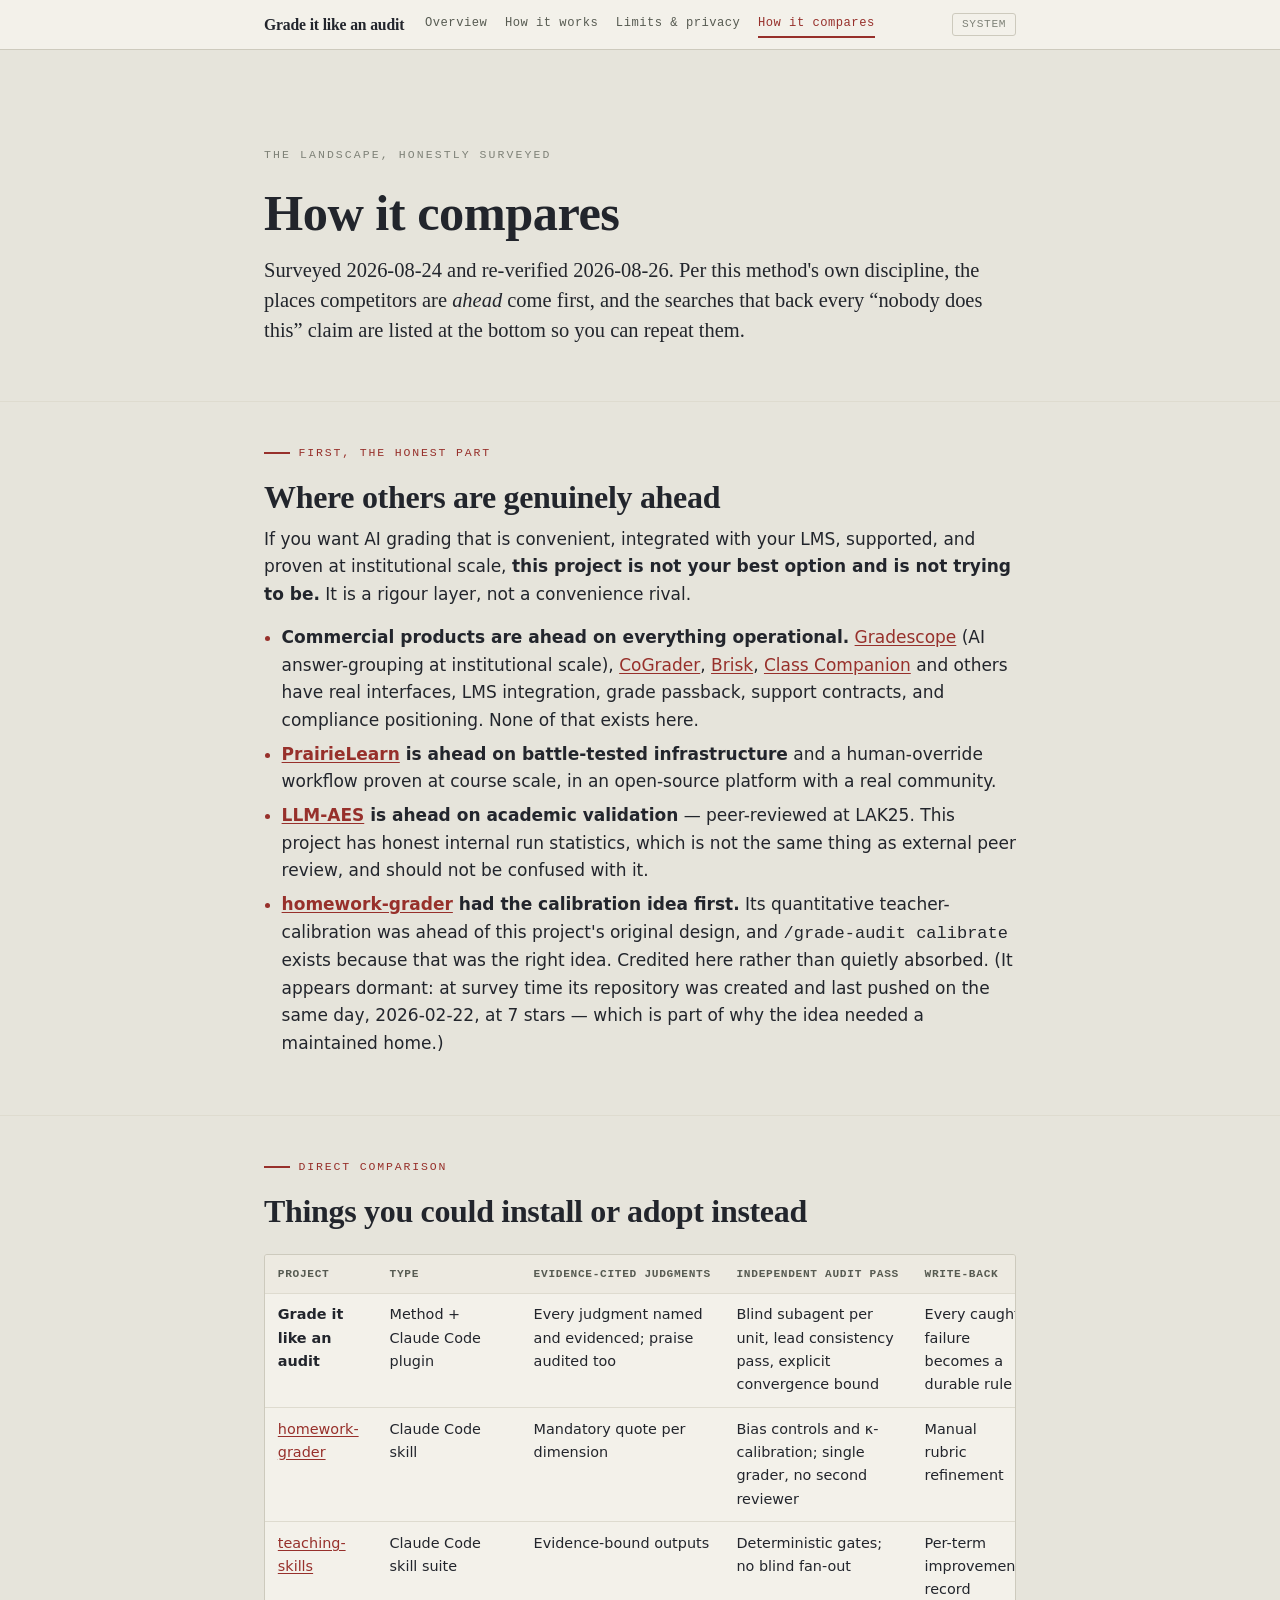
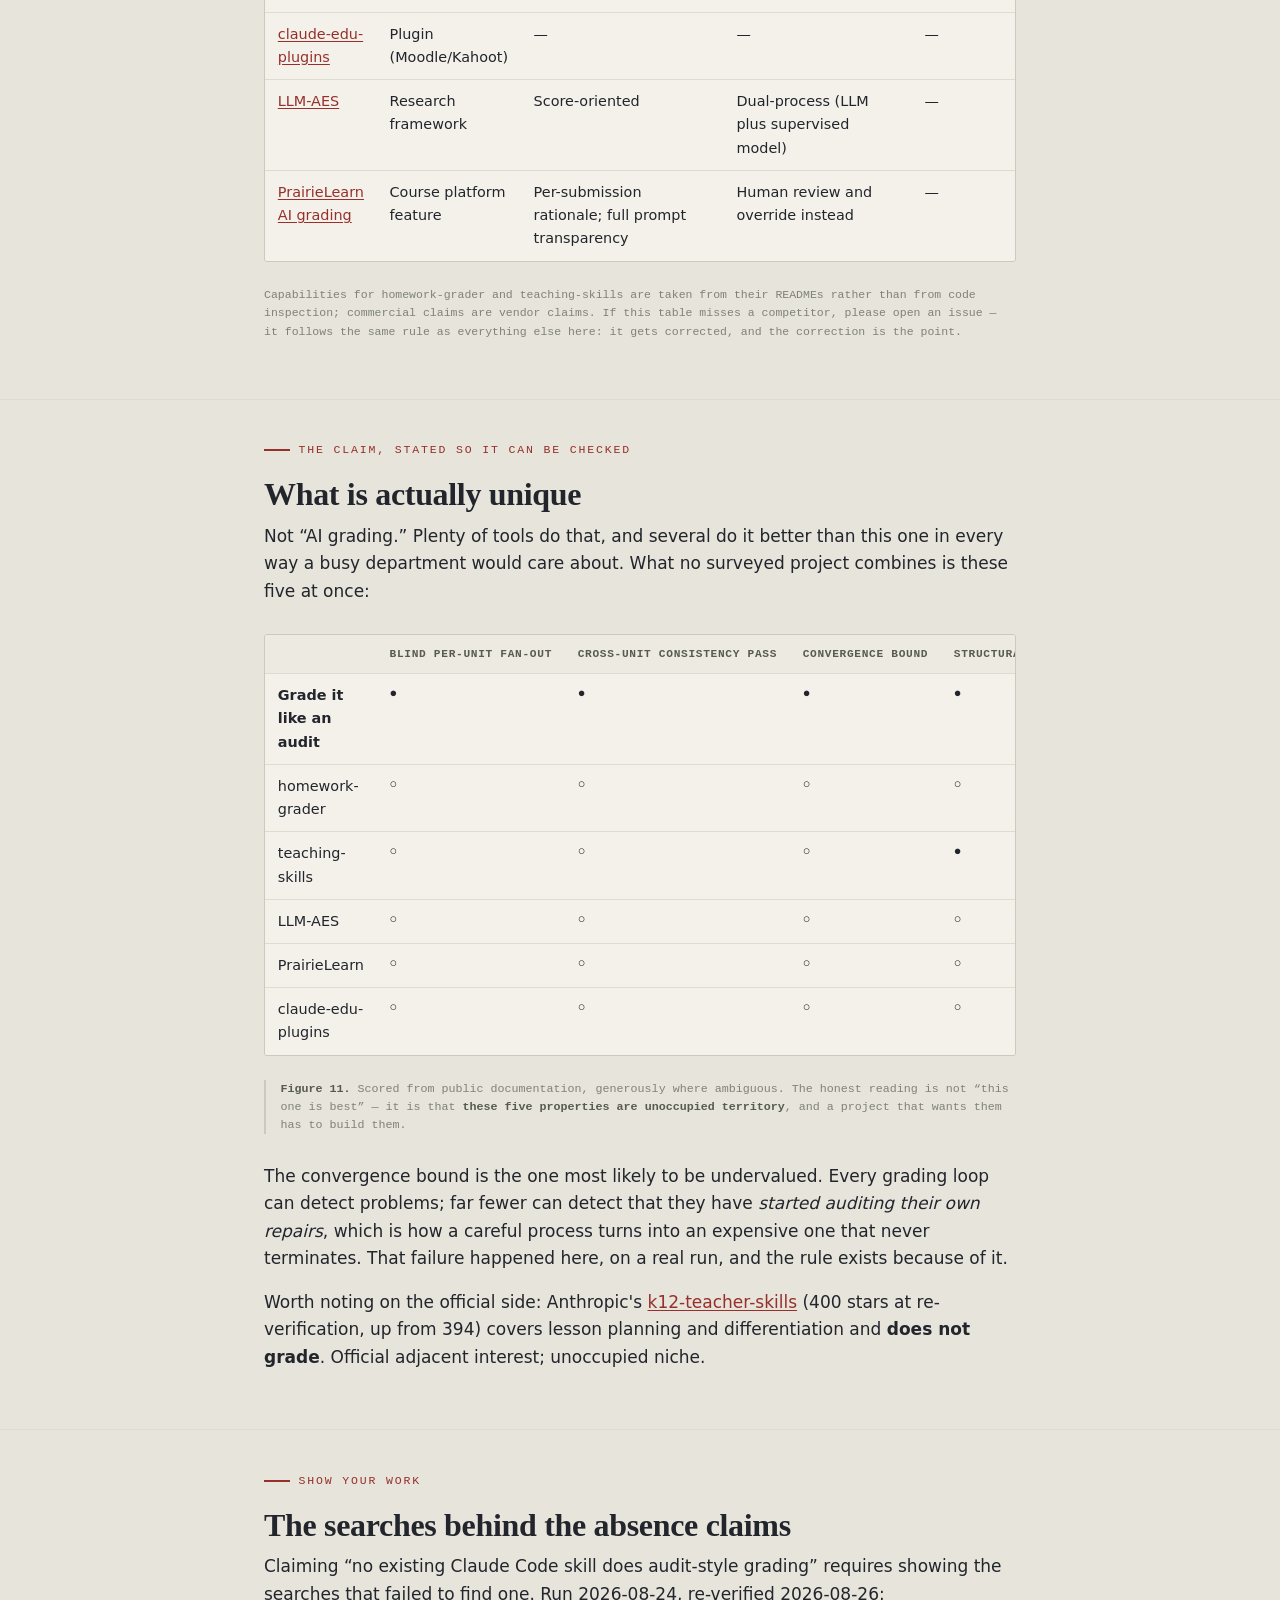
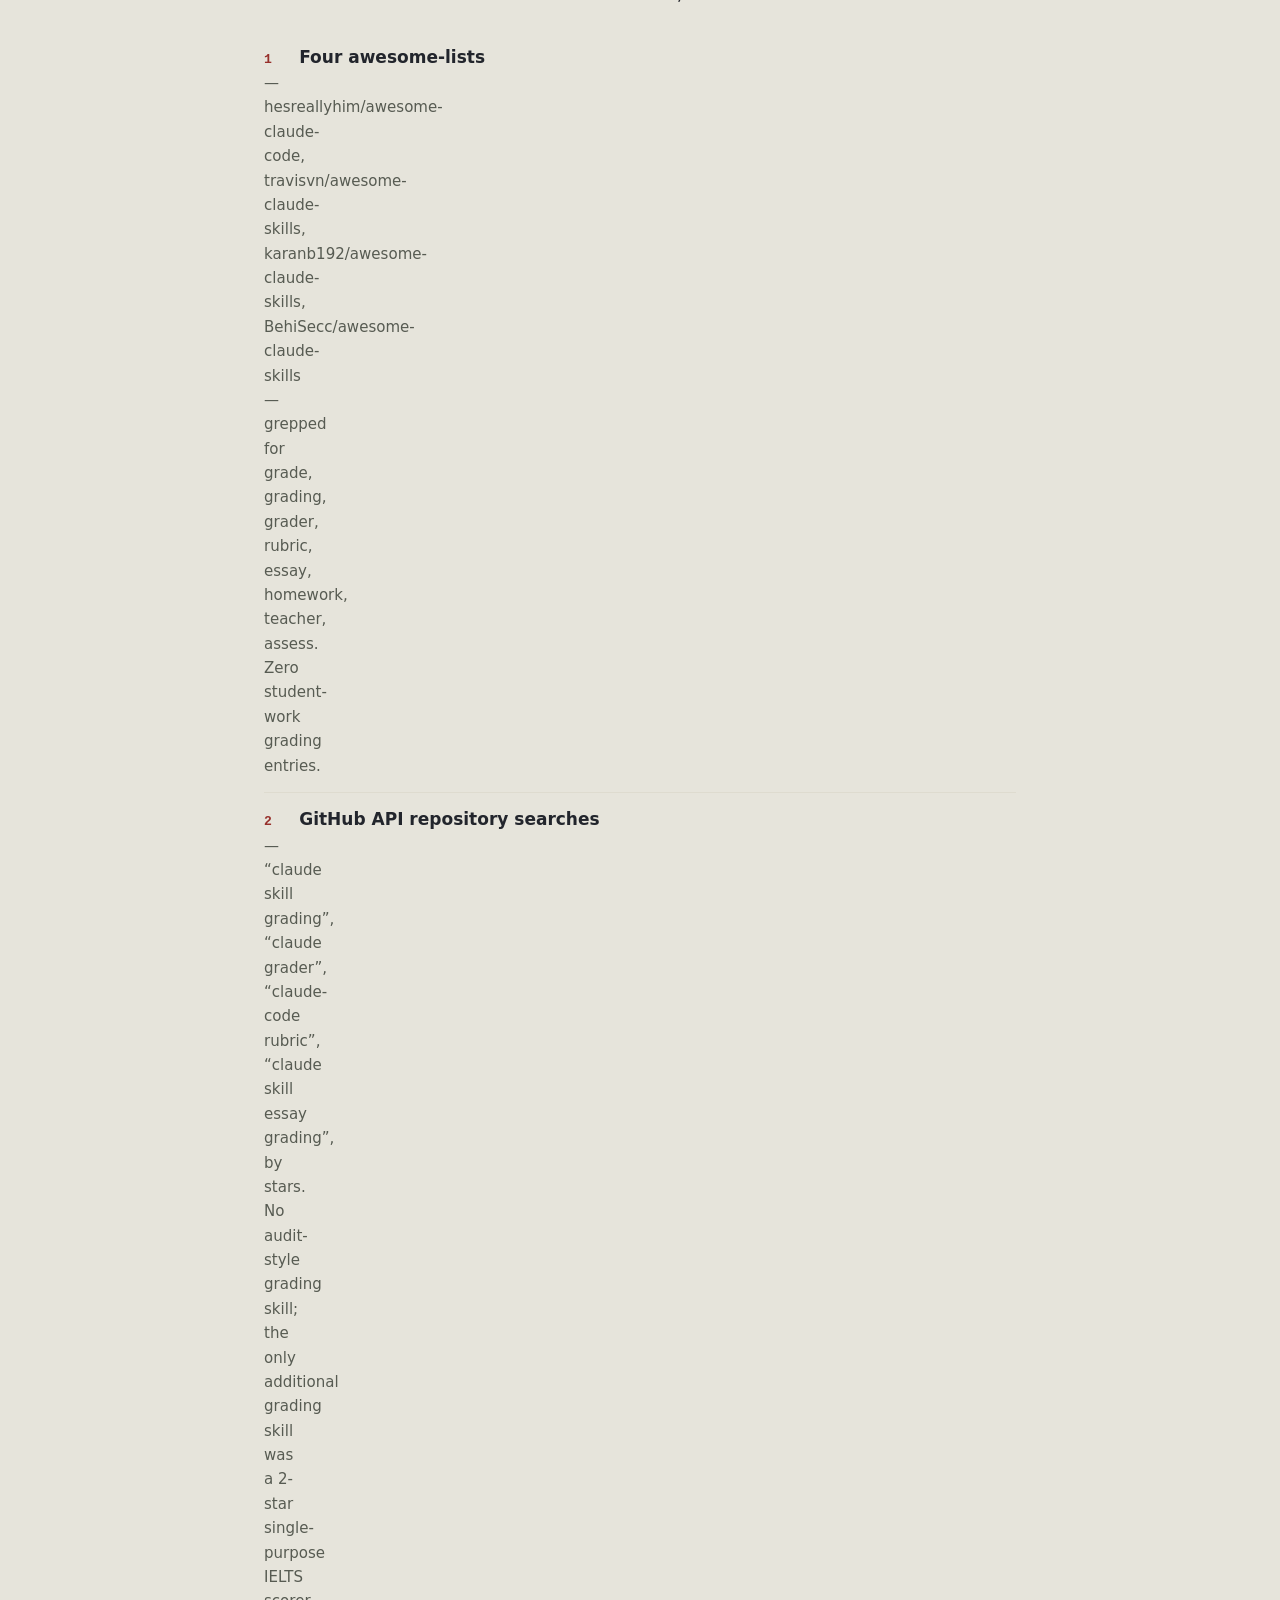
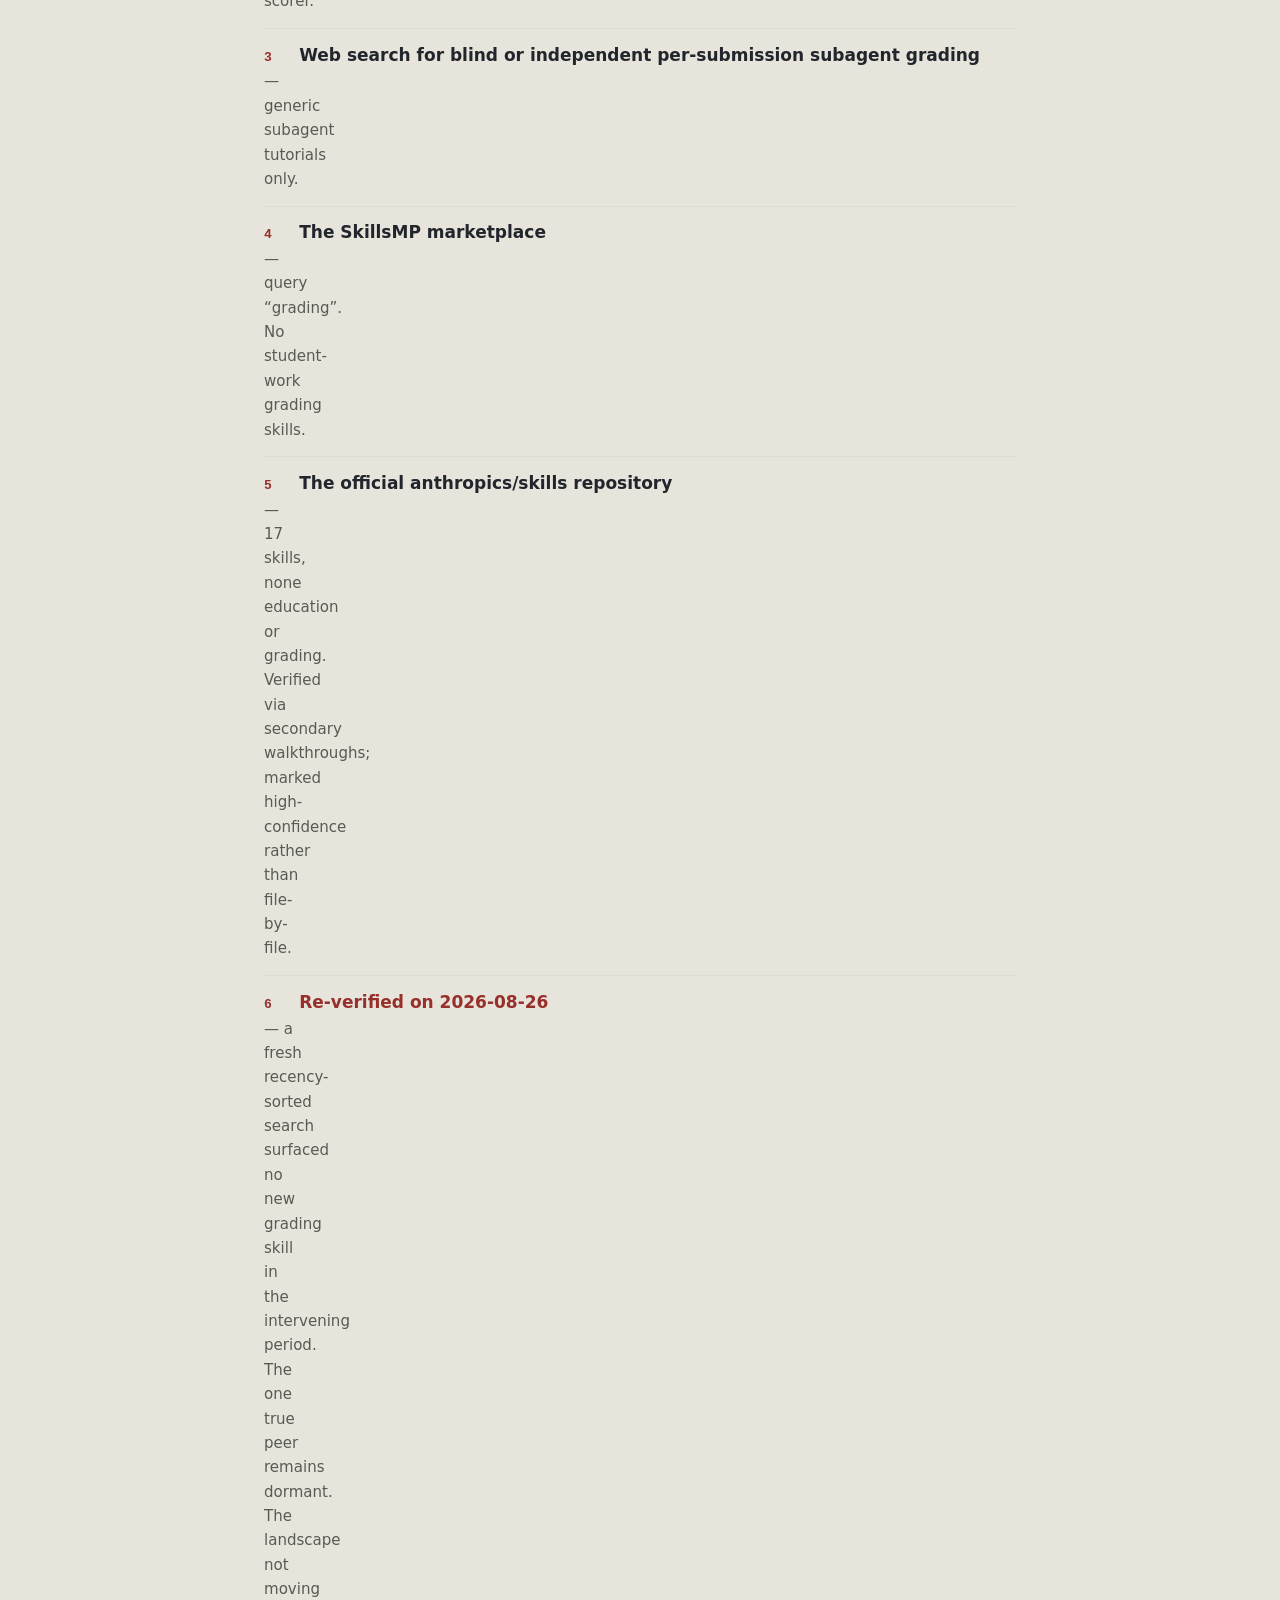
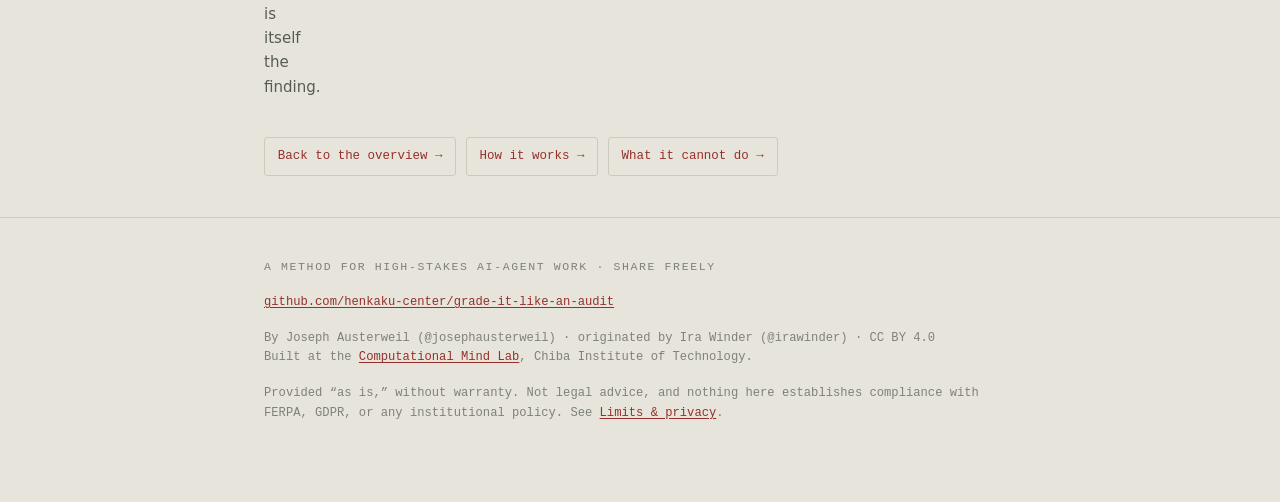
==== docs/compare.html @ 8f15d01d "0.4.0: a public website, a disclosure question, and a framing overclaim caught before it shipped THE" ====
<!DOCTYPE html>
<html lang="en">
<head>
<meta charset="utf-8">
<meta name="viewport" content="width=device-width, initial-scale=1">
<title>How it compares — Grade it like an audit</title>
<meta name="description" content="The AI-grading landscape surveyed honestly: where commercial tools and PrairieLearn are genuinely ahead, what this method combines that no surveyed project does, and the searches backing every absence claim.">
<link rel="canonical" href="https://henkaku-center.github.io/grade-it-like-an-audit/compare.html">
<meta property="og:type" content="website">
<meta property="og:site_name" content="Grade it like an audit">
<meta property="og:title" content="How it compares — Grade it like an audit">
<meta property="og:description" content="The AI-grading landscape surveyed honestly: where commercial tools and PrairieLearn are genuinely ahead, what this method combines that no surveyed project does, and the searches backing every absence claim.">
<meta property="og:url" content="https://henkaku-center.github.io/grade-it-like-an-audit/compare.html">
<meta name="twitter:card" content="summary">
<meta name="twitter:title" content="How it compares — Grade it like an audit">
<meta name="twitter:description" content="The AI-grading landscape surveyed honestly: where commercial tools and PrairieLearn are genuinely ahead, what this method combines that no surveyed project does, and the searches backing every absence claim.">
<link rel="icon" href="data:image/svg+xml,<svg xmlns='http://www.w3.org/2000/svg' viewBox='0 0 16 16'><rect width='16' height='16' fill='%23e6e4db'/><path d='M3 4h10M3 8h10M3 12h6' stroke='%2397302b' stroke-width='1.6'/></svg>">
<link rel="stylesheet" href="assets/style.css">
<script src="assets/theme.js"></script>
</head>
<body>
<a class="skip" href="#main">Skip to content</a>
<nav class="sitenav" aria-label="Site">
  <div class="wrap">
    <a class="brand" href="index.html">Grade it like an audit</a>
    <a class="nl" href="index.html">Overview</a>
    <a class="nl" href="how-it-works.html">How it works</a>
    <a class="nl" href="limits.html">Limits &amp; privacy</a>
    <a class="nl" href="compare.html" aria-current="page">How it compares</a>
    <span class="spacer"></span>
    <button class="theme-toggle" type="button">System</button>
  </div>
</nav>
<main id="main">

<header class="hero">
  <div class="wrap">
    <p class="kicker">The landscape, honestly surveyed</p>
    <h1>How it compares</h1>
    <p class="lead">Surveyed 2026&#8209;08&#8209;24 and re-verified 2026&#8209;08&#8209;26. Per this
    method's own discipline, the places competitors are <em>ahead</em> come first, and the searches
    that back every &ldquo;nobody does this&rdquo; claim are listed at the bottom so you can repeat
    them.</p>
  </div>
</header>

<section id="ahead">
  <div class="wrap">
    <p class="eyebrow">First, the honest part</p>
    <h2>Where others are genuinely ahead</h2>

    <p>If you want AI grading that is convenient, integrated with your LMS, supported, and proven at
    institutional scale, <strong>this project is not your best option and is not trying to be.</strong>
    It is a rigour layer, not a convenience rival.</p>

    <ul class="tight">
      <li><strong>Commercial products are ahead on everything operational.</strong>
      <a href="https://guides.gradescope.com/hc/en-us/articles/24838908062093-AI-assisted-grading-and-answer-groups">Gradescope</a>
      (AI answer-grouping at institutional scale), <a href="https://cograder.com">CoGrader</a>,
      <a href="https://www.briskteaching.com">Brisk</a>, <a href="https://www.classcompanion.com">Class
      Companion</a> and others have real interfaces, LMS integration, grade passback, support
      contracts, and compliance positioning. None of that exists here.</li>
      <li><strong><a href="https://docs.prairielearn.com/aiGrading/">PrairieLearn</a> is ahead on
      battle-tested infrastructure</strong> and a human-override workflow proven at course scale, in
      an open-source platform with a real community.</li>
      <li><strong><a href="https://github.com/Xiaochr/LLM-AES">LLM-AES</a> is ahead on academic
      validation</strong> &mdash; peer-reviewed at LAK25. This project has honest internal run
      statistics, which is not the same thing as external peer review, and should not be confused
      with it.</li>
      <li><strong><a href="https://github.com/ChantillyAn/homework-grader">homework-grader</a> had the
      calibration idea first.</strong> Its quantitative teacher-calibration was ahead of this
      project's original design, and <code>/grade-audit calibrate</code> exists because that was the
      right idea. Credited here rather than quietly absorbed. (It appears dormant: at survey time its
      repository was created and last pushed on the same day, 2026&#8209;02&#8209;22, at 7 stars &mdash;
      which is part of why the idea needed a maintained home.)</li>
    </ul>
  </div>
</section>

<section id="table">
  <div class="wrap">
    <p class="eyebrow">Direct comparison</p>
    <h2>Things you could install or adopt instead</h2>

    <div class="tablewrap"><table>
      <thead><tr><th>Project</th><th>Type</th><th>Evidence-cited judgments</th>
        <th>Independent audit pass</th><th>Write-back</th><th>Human in the loop</th>
        <th>Published validation</th></tr></thead>
      <tbody>
        <tr><td><b>Grade it like an audit</b></td><td>Method + Claude Code plugin</td>
          <td>Every judgment named and evidenced; praise audited too</td>
          <td>Blind subagent per unit, lead consistency pass, explicit convergence bound</td>
          <td>Every caught failure becomes a durable rule</td>
          <td>Per-fix approval; one human reader outside the loop</td>
          <td>Honest run statistics, failures included</td></tr>
        <tr><td><a href="https://github.com/ChantillyAn/homework-grader">homework-grader</a></td><td>Claude Code skill</td>
          <td>Mandatory quote per dimension</td>
          <td>Bias controls and &kappa;-calibration; single grader, no second reviewer</td>
          <td>Manual rubric refinement</td><td>Teacher calibrates and reviews flags</td>
          <td>Built-in &kappa;/&rho;/MAD machinery; no external statistics</td></tr>
        <tr><td><a href="https://github.com/YujxZJCN/teaching-skills">teaching-skills</a></td><td>Claude Code skill suite</td>
          <td>Evidence-bound outputs</td><td>Deterministic gates; no blind fan-out</td>
          <td>Per-term improvement record</td><td>Professor checkpoints</td><td>&mdash;</td></tr>
        <tr><td><a href="https://github.com/rudini/claude-edu-plugins">claude-edu-plugins</a></td><td>Plugin (Moodle/Kahoot)</td>
          <td>&mdash;</td><td>&mdash;</td><td>&mdash;</td><td>Partial</td><td>&mdash;</td></tr>
        <tr><td><a href="https://github.com/Xiaochr/LLM-AES">LLM-AES</a></td><td>Research framework</td>
          <td>Score-oriented</td><td>Dual-process (LLM plus supervised model)</td>
          <td>&mdash;</td><td>Yes</td><td><b>Peer-reviewed (LAK25)</b></td></tr>
        <tr><td><a href="https://docs.prairielearn.com/aiGrading/">PrairieLearn AI grading</a></td><td>Course platform feature</td>
          <td>Per-submission rationale; full prompt transparency</td>
          <td>Human review and override instead</td><td>&mdash;</td>
          <td>The human grade always wins</td><td>Instructor-reported accuracy</td></tr>
      </tbody>
    </table></div>

    <p class="src">Capabilities for homework-grader and teaching-skills are taken from their READMEs
    rather than from code inspection; commercial claims are vendor claims. If this table misses a
    competitor, please open an issue &mdash; it follows the same rule as everything else here: it gets
    corrected, and the correction is the point.</p>
  </div>
</section>

<section id="unique">
  <div class="wrap">
    <p class="eyebrow">The claim, stated so it can be checked</p>
    <h2>What is actually unique</h2>

    <p>Not &ldquo;AI grading.&rdquo; Plenty of tools do that, and several do it better than this one
    in every way a busy department would care about. What no surveyed project combines is these five
    at once:</p>

    <figure>
      <div class="tablewrap"><table>
        <thead><tr><th>&nbsp;</th><th>Blind per-unit fan-out</th><th>Cross-unit consistency pass</th>
          <th>Convergence bound</th><th>Structural write-back</th><th>Failure-inclusive stats</th>
          <th>Total</th></tr></thead>
        <tbody>
          <tr><td><b>Grade it like an audit</b></td>
            <td class="score on">&#9679;</td><td class="score on">&#9679;</td><td class="score on">&#9679;</td>
            <td class="score on">&#9679;</td><td class="score on">&#9679;</td><td class="num"><b>5</b></td></tr>
          <tr><td>homework-grader</td><td class="score off">&#9675;</td><td class="score off">&#9675;</td>
            <td class="score off">&#9675;</td><td class="score off">&#9675;</td><td class="score off">&#9675;</td><td class="num">0</td></tr>
          <tr><td>teaching-skills</td><td class="score off">&#9675;</td><td class="score off">&#9675;</td>
            <td class="score off">&#9675;</td><td class="score on">&#9679;</td><td class="score off">&#9675;</td><td class="num">1</td></tr>
          <tr><td>LLM-AES</td><td class="score off">&#9675;</td><td class="score off">&#9675;</td>
            <td class="score off">&#9675;</td><td class="score off">&#9675;</td><td class="score on">&#9679;</td><td class="num">1</td></tr>
          <tr><td>PrairieLearn</td><td class="score off">&#9675;</td><td class="score off">&#9675;</td>
            <td class="score off">&#9675;</td><td class="score off">&#9675;</td><td class="score off">&#9675;</td><td class="num">0</td></tr>
          <tr><td>claude-edu-plugins</td><td class="score off">&#9675;</td><td class="score off">&#9675;</td>
            <td class="score off">&#9675;</td><td class="score off">&#9675;</td><td class="score off">&#9675;</td><td class="num">0</td></tr>
        </tbody>
      </table></div>
      <figcaption><b>Figure 11.</b> Scored from public documentation, generously where ambiguous. The
      honest reading is not &ldquo;this one is best&rdquo; &mdash; it is that <b>these five properties
      are unoccupied territory</b>, and a project that wants them has to build them.</figcaption>
    </figure>

    <p>The convergence bound is the one most likely to be undervalued. Every grading loop can detect
    problems; far fewer can detect that they have <em>started auditing their own repairs</em>, which
    is how a careful process turns into an expensive one that never terminates. That failure happened
    here, on a real run, and the rule exists because of it.</p>

    <p>Worth noting on the official side: Anthropic's
    <a href="https://github.com/anthropics/k12-teacher-skills">k12-teacher-skills</a> (400 stars at
    re-verification, up from 394) covers lesson planning and differentiation and
    <strong>does not grade</strong>. Official adjacent interest; unoccupied niche.</p>
  </div>
</section>

<section id="searches">
  <div class="wrap">
    <p class="eyebrow">Show your work</p>
    <h2>The searches behind the absence claims</h2>

    <p>Claiming &ldquo;no existing Claude Code skill does audit-style grading&rdquo; requires showing
    the searches that failed to find one. Run 2026&#8209;08&#8209;24, re-verified 2026&#8209;08&#8209;26:</p>

    <ol class="recipe">
      <li><b>Four awesome-lists</b> <span class="why">&mdash; hesreallyhim/awesome-claude-code,
      travisvn/awesome-claude-skills, karanb192/awesome-claude-skills, BehiSecc/awesome-claude-skills
      &mdash; grepped for grade, grading, grader, rubric, essay, homework, teacher, assess. Zero
      student-work grading entries.</span></li>
      <li><b>GitHub API repository searches</b> <span class="why">&mdash; &ldquo;claude skill
      grading&rdquo;, &ldquo;claude grader&rdquo;, &ldquo;claude-code rubric&rdquo;, &ldquo;claude
      skill essay grading&rdquo;, by stars. No audit-style grading skill; the only additional grading
      skill was a 2-star single-purpose IELTS scorer.</span></li>
      <li><b>Web search for blind or independent per-submission subagent grading</b>
      <span class="why">&mdash; generic subagent tutorials only.</span></li>
      <li><b>The SkillsMP marketplace</b> <span class="why">&mdash; query &ldquo;grading&rdquo;. No
      student-work grading skills.</span></li>
      <li><b>The official anthropics/skills repository</b> <span class="why">&mdash; 17 skills, none
      education or grading. Verified via secondary walkthroughs; marked high-confidence rather than
      file-by-file.</span></li>
      <li class="key"><b>Re-verified on 2026&#8209;08&#8209;26</b> <span class="why">&mdash; a fresh
      recency-sorted search surfaced no new grading skill in the intervening period. The one true peer
      remains dormant. The landscape not moving is itself the finding.</span></li>
    </ol>

    <div class="nextpage">
      <a href="index.html">Back to the overview &rarr;</a>
      <a href="how-it-works.html">How it works &rarr;</a>
      <a href="limits.html">What it cannot do &rarr;</a>
    </div>
  </div>
</section>

</main>
<footer>
  <div class="wrap">
    <p class="divider-label">A method for high-stakes AI-agent work &middot; share freely</p>
    <p><a href="https://github.com/henkaku-center/grade-it-like-an-audit">github.com/henkaku-center/grade-it-like-an-audit</a></p>
    <p>By Joseph Austerweil (@josephausterweil) &middot; originated by Ira Winder (@irawinder) &middot; CC BY 4.0<br>
    Built at the <a href="https://cml.chibatech.dev/">Computational Mind Lab</a>, Chiba Institute of Technology.</p>
    <p>Provided &ldquo;as is,&rdquo; without warranty. Not legal advice, and nothing here establishes compliance
    with FERPA, GDPR, or any institutional policy. See <a href="limits.html#liability">Limits &amp; privacy</a>.</p>
  </div>
</footer>
</body>
</html>
---- docs/assets/style.css ----
:root {
  --bg:#e6e4db; --surface:#f3f1ea; --surface-2:#edeae1; --ink:#22252c; --ink-soft:#575b52;
  --ink-faint:#7f8278; --rule:#cdcabd; --rule-soft:#dedbcf; --oxblood:#97302b; --oxblood-tint:#f0dfd9;
  --verified:#3c6a4c; --verified-tint:#dde8dd; --amber:#8f6317; --amber-tint:#efe4cd;
  --shadow:0 1px 0 rgba(34,37,44,.04), 0 8px 28px -18px rgba(34,37,44,.35);
  --serif:"Iowan Old Style","Palatino Linotype","Palatino","Book Antiqua",Georgia,"Times New Roman",serif;
  --sans:"Seravek","Gill Sans Nova","Gill Sans","Segoe UI",system-ui,-apple-system,sans-serif;
  --mono:ui-monospace,"SF Mono","SFMono-Regular","Cascadia Code","Roboto Mono",Menlo,Consolas,monospace;
}
@media (prefers-color-scheme: dark) {
  :root {
    --bg:#16181d; --surface:#1e2026; --surface-2:#23262d; --ink:#e7e4da; --ink-soft:#a3a599;
    --ink-faint:#7c7e73; --rule:#34373f; --rule-soft:#2a2d34; --oxblood:#d5726a; --oxblood-tint:#3a2422;
    --verified:#83b493; --verified-tint:#20302a; --amber:#d0a052; --amber-tint:#332a1a;
    --shadow:0 1px 0 rgba(0,0,0,.2), 0 10px 30px -18px rgba(0,0,0,.7);
  }
}
:root[data-theme="light"] {
  --bg:#e6e4db; --surface:#f3f1ea; --surface-2:#edeae1; --ink:#22252c; --ink-soft:#575b52;
  --ink-faint:#7f8278; --rule:#cdcabd; --rule-soft:#dedbcf; --oxblood:#97302b; --oxblood-tint:#f0dfd9;
  --verified:#3c6a4c; --verified-tint:#dde8dd; --amber:#8f6317; --amber-tint:#efe4cd;
  --shadow:0 1px 0 rgba(34,37,44,.04), 0 8px 28px -18px rgba(34,37,44,.35);
}
:root[data-theme="dark"] {
  --bg:#16181d; --surface:#1e2026; --surface-2:#23262d; --ink:#e7e4da; --ink-soft:#a3a599;
  --ink-faint:#7c7e73; --rule:#34373f; --rule-soft:#2a2d34; --oxblood:#d5726a; --oxblood-tint:#3a2422;
  --verified:#83b493; --verified-tint:#20302a; --amber:#d0a052; --amber-tint:#332a1a;
  --shadow:0 1px 0 rgba(0,0,0,.2), 0 10px 30px -18px rgba(0,0,0,.7);
}

* { box-sizing: border-box; }
body { margin:0; background:var(--bg); color:var(--ink); font-family:var(--sans);
  font-size:17px; line-height:1.62; -webkit-font-smoothing:antialiased; text-rendering:optimizeLegibility; }
.wrap { max-width:50rem; margin:0 auto; padding:0 1.5rem; }

h1,h2,h3 { font-family:var(--serif); font-weight:600; text-wrap:balance; letter-spacing:-0.01em; }
h1 { font-size:clamp(2.1rem,5.4vw,3.15rem); line-height:1.06; margin:0 0 1rem; }
h2 { font-size:clamp(1.5rem,3.6vw,2rem); line-height:1.12; margin:0 0 .6rem; }
h3 { font-size:1.16rem; line-height:1.25; margin:0 0 .35rem; }
p { margin:0 0 1rem; }
a { color:var(--oxblood); text-underline-offset:2px; }
strong { font-weight:600; color:var(--ink); }
em { font-style:italic; }

.eyebrow { font-family:var(--mono); font-size:.72rem; letter-spacing:.16em; text-transform:uppercase;
  color:var(--oxblood); display:flex; align-items:center; gap:.55rem; margin:0 0 1.1rem; }
.eyebrow::before { content:""; width:1.6rem; border-top:2px solid var(--oxblood); display:inline-block; }
.lead { font-family:var(--serif); font-size:1.28rem; line-height:1.45; color:var(--ink); }
.subtle { color:var(--ink-soft); }

header.hero { padding:clamp(3.5rem,9vw,6rem) 0 2.5rem; }
.kicker { font-family:var(--mono); font-size:.72rem; letter-spacing:.18em; text-transform:uppercase;
  color:var(--ink-faint); margin:0 0 1.4rem; }
.hero-meta { margin-top:2rem; padding-top:1.3rem; border-top:1px solid var(--rule);
  display:flex; flex-wrap:wrap; gap:1.5rem 2.5rem; font-family:var(--mono); font-size:.78rem; color:var(--ink-soft); }
.hero-meta b { color:var(--ink); font-weight:600; }
.repo-link { display:inline-flex; align-items:center; gap:.55rem; margin-top:1.7rem;
  font-family:var(--mono); font-size:.82rem; letter-spacing:.01em; text-decoration:none;
  color:var(--oxblood); border:1px solid var(--oxblood); border-radius:3px; padding:.55rem .95rem; }
.repo-link:hover { background:var(--oxblood-tint); }
.repo-link .gh { font-weight:700; }
.repo-link .arrow { margin-left:.15rem; }
footer a { color:var(--oxblood); }

section { padding:2.6rem 0; border-top:1px solid var(--rule-soft); }
section.pillar { padding-top:3rem; }
.pillar-index { font-family:var(--mono); font-size:.74rem; letter-spacing:.12em; color:var(--ink-faint);
  text-transform:uppercase; margin:0 0 .3rem; }

/* contents */
.contents { background:var(--surface); border:1px solid var(--rule); border-radius:3px; padding:1.2rem 1.4rem; margin:1.6rem 0; box-shadow:var(--shadow); }
.contents ol { list-style:none; counter-reset:c; margin:0; padding:0; display:grid; gap:.15rem; }
.contents li { counter-increment:c; display:grid; grid-template-columns:2rem 1fr; align-items:baseline; gap:0 .3rem; padding:.55rem 0; border-top:1px solid var(--rule-soft); }
.contents li:first-child { border-top:0; }
.contents li::before { content:counter(c,decimal-leading-zero); font-family:var(--mono); font-size:.76rem; color:var(--oxblood); }
.contents .ci-body { display:flex; flex-direction:column; gap:.15rem; min-width:0; }
.contents a { color:var(--ink); text-decoration:none; }
.contents a:hover { color:var(--oxblood); text-decoration:underline; }
.contents .ci-note { color:var(--ink-faint); font-size:.86rem; line-height:1.4; }

.card { background:var(--surface); border:1px solid var(--rule); border-radius:3px; padding:1.3rem 1.4rem; box-shadow:var(--shadow); margin:1.4rem 0; }
.card > :last-child { margin-bottom:0; }
.card.accent { border-left:3px solid var(--oxblood); }
.card.good { border-left:3px solid var(--verified); }

/* mono code-ish blocks */
.code { font-family:var(--mono); font-size:.82rem; line-height:1.7; background:var(--surface-2);
  border:1px solid var(--rule); border-radius:3px; padding:1rem 1.15rem; overflow-x:auto; color:var(--ink); margin:1.2rem 0; }
.code .del { color:var(--oxblood); }
.code .hint { color:var(--verified); }
.code .muted { color:var(--ink-faint); }
.code .key { color:var(--oxblood); }

/* file tree */
.filetree { font-family:var(--mono); font-size:.8rem; line-height:1.85; background:var(--surface-2);
  border:1px solid var(--rule); border-radius:3px; padding:1.1rem 1.2rem; overflow-x:auto; margin:1.4rem 0; }
.filetree pre { margin:0; white-space:pre; }
.filetree .path { color:var(--ink); }
.filetree .ann { color:var(--ink-faint); }
.filetree .load { color:var(--verified); }
.filetree .auth { color:var(--oxblood); }
.filetree .tree { color:var(--ink-faint); }

/* three contexts grid */
.ctx-grid { display:grid; grid-template-columns:repeat(auto-fit,minmax(13rem,1fr)); gap:.8rem; margin:1.5rem 0; }
.ctx { border:1px solid var(--rule); border-top:3px solid var(--oxblood); border-radius:3px; background:var(--surface); padding:1rem 1.1rem; }
.ctx .scope { font-family:var(--mono); font-size:.68rem; letter-spacing:.06em; text-transform:uppercase; color:var(--oxblood); margin:0 0 .4rem; }
.ctx h3 { font-family:var(--sans); font-size:.98rem; font-weight:600; letter-spacing:0; margin:0 0 .3rem; }
.ctx p { font-size:.9rem; color:var(--ink-soft); margin:0; }
.ctx code { font-family:var(--mono); font-size:.82em; color:var(--ink); }

.tag { display:inline-block; font-family:var(--mono); font-size:.66rem; letter-spacing:.04em; text-transform:uppercase;
  padding:.1rem .45rem; border-radius:2px; border:1px solid currentColor; vertical-align:middle; }
.tag.load { color:var(--verified); background:var(--verified-tint); }
.tag.auth { color:var(--oxblood); background:var(--oxblood-tint); }

/* fan-out */
.fanout { margin:1.6rem 0 .4rem; }
.node { font-family:var(--mono); font-size:.78rem; text-align:center; border:1px solid var(--rule);
  border-radius:3px; background:var(--surface); padding:.55rem .5rem; color:var(--ink); }
.node .role { display:block; font-size:.66rem; letter-spacing:.08em; text-transform:uppercase; color:var(--ink-faint); margin-top:.2rem; }
.node.lead { border-color:var(--oxblood); background:var(--oxblood-tint); max-width:22rem; margin:0 auto; }
.fan-stem { width:1px; height:1.4rem; background:var(--rule); margin:0 auto; }
.fan-row { display:grid; grid-template-columns:repeat(auto-fit,minmax(9.5rem,1fr)); gap:.7rem; margin-top:.2rem; }
.fan-caption { font-family:var(--mono); font-size:.72rem; color:var(--ink-soft); text-align:center; margin-top:.9rem; }

/* loop */
.loop { display:flex; flex-wrap:wrap; gap:.5rem; margin:1.5rem 0 .6rem; }
.loop-step { flex:1 1 7rem; min-width:6.5rem; border:1px solid var(--rule); border-radius:3px;
  background:var(--surface); padding:.6rem .65rem; font-size:.8rem; line-height:1.3; }
.loop-step .n { font-family:var(--mono); font-size:.68rem; color:var(--oxblood); display:block; margin-bottom:.15rem; }
.loop-step.converge { border-color:var(--verified); background:var(--verified-tint); }
.loop-step.converge .n { color:var(--verified); }
.loop-back { font-family:var(--mono); font-size:.74rem; color:var(--oxblood); display:flex; align-items:center; gap:.5rem; margin-top:.9rem; }
.loop-back::before { content:"\21bb"; font-size:1.15rem; }

/* write-back cycle */
.cycle { display:grid; grid-template-columns:1fr; gap:.5rem; margin:1.5rem 0; }
.cycle .cstep { display:grid; grid-template-columns:2.4rem 1fr; gap:.8rem; align-items:baseline;
  border:1px solid var(--rule); border-radius:3px; background:var(--surface); padding:.75rem .9rem; }
.cycle .cstep .cn { font-family:var(--mono); font-size:.72rem; color:var(--oxblood); }
.cycle .cstep.emph { border-left:3px solid var(--verified); }
.cycle .cstep b { font-weight:600; }
.cycle .cstep span.d { color:var(--ink-soft); font-size:.92rem; }

ol.lessons { list-style:none; counter-reset:L; padding:0; margin:1.5rem 0 0; display:grid; gap:1rem; }
ol.lessons > li { counter-increment:L; position:relative; padding-left:3rem; }
ol.lessons > li::before { content:counter(L,decimal-leading-zero); position:absolute; left:0; top:.05rem;
  font-family:var(--mono); font-size:.82rem; color:var(--oxblood); border:1px solid var(--oxblood); border-radius:3px; padding:.1rem .35rem; line-height:1; }
ol.lessons h3 { font-family:var(--sans); font-weight:600; font-size:1.02rem; letter-spacing:0; margin-bottom:.15rem; }
ol.lessons p { margin:0; color:var(--ink-soft); font-size:.96rem; }

ol.recipe { list-style:none; counter-reset:R; padding:0; margin:1.4rem 0 0; display:grid; gap:.1rem; }
ol.recipe > li { counter-increment:R; display:grid; grid-template-columns:2.2rem 1fr; align-items:baseline;
  padding:.8rem 0; border-top:1px solid var(--rule-soft); }
ol.recipe > li:first-child { border-top:0; }
ol.recipe > li::before { content:counter(R); font-family:var(--mono); font-size:.82rem; color:var(--oxblood); font-weight:600; }
ol.recipe b { font-weight:600; }
ol.recipe .why { color:var(--ink-soft); font-size:.94rem; }
ol.recipe li.key b { color:var(--oxblood); }

.trail { margin:1.5rem 0 0; display:grid; gap:0; }
.round { display:grid; grid-template-columns:3.4rem 1fr; gap:1rem; padding:1rem 0; border-top:1px solid var(--rule-soft); }
.round:first-child { border-top:0; }
.round .rn { font-family:var(--mono); font-size:.8rem; color:var(--ink-faint); padding-top:.15rem; }
.round .rn b { display:block; color:var(--ink); font-size:1.35rem; font-family:var(--serif); line-height:1; }
.round h3 { font-family:var(--sans); font-size:1rem; font-weight:600; letter-spacing:0; margin-bottom:.25rem; }
.round p { margin:0; font-size:.95rem; color:var(--ink-soft); }
.chip { display:inline-block; font-family:var(--mono); font-size:.68rem; letter-spacing:.04em; text-transform:uppercase;
  padding:.12rem .5rem; border-radius:2px; margin:.5rem .35rem 0 0; border:1px solid currentColor; }
.chip.block { color:var(--oxblood); background:var(--oxblood-tint); }
.chip.minor { color:var(--amber); background:var(--amber-tint); }
.chip.clean { color:var(--verified); background:var(--verified-tint); }

.stat-row { display:grid; grid-template-columns:repeat(auto-fit,minmax(7rem,1fr)); gap:1px; background:var(--rule);
  border:1px solid var(--rule); border-radius:3px; overflow:hidden; margin:1.5rem 0; }
.stat { background:var(--surface); padding:1rem 1.1rem; }
.stat .v { font-family:var(--serif); font-size:1.7rem; line-height:1; color:var(--ink); font-variant-numeric:tabular-nums; }
.stat .k { font-family:var(--mono); font-size:.68rem; letter-spacing:.06em; text-transform:uppercase; color:var(--ink-faint); margin-top:.4rem; }

blockquote { margin:1.3rem 0; padding:.2rem 0 .2rem 1.3rem; border-left:3px solid var(--oxblood);
  font-family:var(--serif); font-size:1.16rem; line-height:1.4; color:var(--ink); }

ul.tight { margin:.3rem 0 1rem; padding-left:1.1rem; }
ul.tight li { margin-bottom:.4rem; }
ul.tight li::marker { color:var(--oxblood); }

footer { padding:2.5rem 0 4rem; border-top:1px solid var(--rule); color:var(--ink-faint); font-family:var(--mono); font-size:.76rem; }
.divider-label { font-family:var(--mono); font-size:.72rem; letter-spacing:.14em; text-transform:uppercase; color:var(--ink-faint); }

@media (max-width:33rem) {
  body { font-size:16px; }
  .round { grid-template-columns:2.8rem 1fr; }
  ol.lessons > li { padding-left:2.6rem; }
}
@media (prefers-reduced-motion:no-preference) { a { transition:color .15s ease; } }
:focus-visible { outline:2px solid var(--oxblood); outline-offset:2px; border-radius:2px; }

/* ============================================================================
   Additions for the multi-page site: nav, theme toggle, tables, and the
   figure vocabulary. Everything below is pure CSS — no images, no requests.
   ========================================================================== */

/* --- skip link + site nav ------------------------------------------------ */
.skip { position:absolute; left:-9999px; }
.skip:focus { left:1rem; top:1rem; position:fixed; z-index:10; background:var(--surface);
  border:1px solid var(--oxblood); border-radius:3px; padding:.5rem .8rem; color:var(--oxblood);
  font-family:var(--mono); font-size:.8rem; }

.sitenav { border-bottom:1px solid var(--rule); background:var(--surface);
  position:sticky; top:0; z-index:5; }
.sitenav .wrap { display:flex; align-items:center; gap:1.1rem; padding-top:.7rem; padding-bottom:.7rem;
  flex-wrap:wrap; }
.sitenav .brand { font-family:var(--serif); font-weight:600; font-size:.98rem; color:var(--ink);
  text-decoration:none; letter-spacing:-.01em; margin-right:.2rem; white-space:nowrap; }
.sitenav .brand:hover { color:var(--oxblood); }
.sitenav a.nl { font-family:var(--mono); font-size:.76rem; letter-spacing:.04em; color:var(--ink-soft);
  text-decoration:none; padding:.15rem 0; border-bottom:2px solid transparent; white-space:nowrap; }
.sitenav a.nl:hover { color:var(--oxblood); }
.sitenav a.nl[aria-current="page"] { color:var(--oxblood); border-bottom-color:var(--oxblood); }
.sitenav .spacer { flex:1 1 auto; }
.theme-toggle { font-family:var(--mono); font-size:.7rem; letter-spacing:.06em; text-transform:uppercase;
  background:transparent; color:var(--ink-faint); border:1px solid var(--rule); border-radius:3px;
  padding:.28rem .55rem; cursor:pointer; }
.theme-toggle:hover { color:var(--oxblood); border-color:var(--oxblood); }

/* --- figures ------------------------------------------------------------- */
figure { margin:1.8rem 0; }
figure > figcaption { font-family:var(--mono); font-size:.73rem; line-height:1.55; color:var(--ink-faint);
  margin-top:.7rem; padding-left:.9rem; border-left:2px solid var(--rule); }
figure > figcaption b { color:var(--ink-soft); font-weight:600; }

/* --- tables -------------------------------------------------------------- */
.tablewrap { overflow-x:auto; margin:1.5rem 0; border:1px solid var(--rule); border-radius:3px;
  background:var(--surface); }
table { border-collapse:collapse; width:100%; font-size:.9rem; }
th, td { text-align:left; padding:.62rem .8rem; border-top:1px solid var(--rule-soft); vertical-align:top; }
thead th { border-top:0; background:var(--surface-2); font-family:var(--mono); font-weight:600;
  font-size:.7rem; letter-spacing:.06em; text-transform:uppercase; color:var(--ink-soft); white-space:nowrap; }
tbody tr:hover { background:var(--surface-2); }
td code, th code { font-family:var(--mono); font-size:.85em; }
td.num { font-variant-numeric:tabular-nums; white-space:nowrap; }
tr.flagged { background:var(--amber-tint); }
tr.flagged td { color:var(--ink); }
tr.flagged td:first-child { box-shadow:inset 3px 0 0 var(--amber); }

/* --- callouts ------------------------------------------------------------ */
.card.warn { border-left:3px solid var(--amber); }
.card h3:first-child, .card h2:first-child { margin-top:0; }
.card .lbl { font-family:var(--mono); font-size:.68rem; letter-spacing:.09em; text-transform:uppercase;
  margin:0 0 .5rem; }
.card.accent .lbl { color:var(--oxblood); }
.card.warn .lbl { color:var(--amber); }
.card.good .lbl { color:var(--verified); }

/* --- fig 1: where a grade comes from ------------------------------------- */
.ledger { border:1px solid var(--rule); border-radius:3px; overflow:hidden; background:var(--surface);
  font-size:.9rem; }
.ledger .lrow { display:grid; grid-template-columns:4.2rem 1fr; gap:.9rem; padding:.75rem .95rem;
  border-top:1px solid var(--rule-soft); align-items:baseline; }
.ledger .lrow:first-child { border-top:0; }
.ledger .amt { font-family:var(--mono); font-size:.86rem; color:var(--oxblood);
  font-variant-numeric:tabular-nums; white-space:nowrap; }
.ledger .amt.zero { color:var(--ink-faint); }
.ledger .issue { font-weight:600; display:block; margin-bottom:.15rem; }
.ledger .cite { font-family:var(--mono); font-size:.74rem; color:var(--ink-faint); line-height:1.5; }
.ledger .lrow.total { background:var(--surface-2); border-top:1px solid var(--rule); }
.ledger .lrow.total .amt { color:var(--ink); font-size:1rem; }
.ledger .lrow.total .issue { font-weight:600; }

/* --- fig 2: rungs of trust ----------------------------------------------- */
.rungs { display:grid; gap:.1rem; margin:1.5rem 0; }
.rung { display:grid; grid-template-columns:8.5rem 1fr; gap:1rem; align-items:start;
  padding:.85rem 0; border-top:1px solid var(--rule-soft); }
.rung:first-child { border-top:0; }
.rung .cmd { font-family:var(--mono); font-size:.78rem; color:var(--oxblood); padding-top:.1rem; }
.rung .what { font-size:.94rem; }
.rung .exposure { font-family:var(--mono); font-size:.68rem; letter-spacing:.05em; text-transform:uppercase;
  color:var(--ink-faint); display:block; margin-top:.3rem; }
.rung.real .cmd { color:var(--ink); }

/* --- fig 7: strictness presets side by side ------------------------------ */
.presets { display:grid; grid-template-columns:repeat(auto-fit,minmax(11rem,1fr)); gap:.7rem; margin:1.5rem 0; }
.preset { border:1px solid var(--rule); border-radius:3px; background:var(--surface); padding:.9rem 1rem; }
.preset .pname { font-family:var(--mono); font-size:.72rem; letter-spacing:.07em; text-transform:uppercase;
  color:var(--oxblood); margin:0 0 .55rem; }
.preset .price { font-family:var(--serif); font-size:1.5rem; line-height:1; color:var(--ink);
  font-variant-numeric:tabular-nums; }
.preset .price.free { color:var(--ink-faint); }
.preset .verdict { font-size:.85rem; color:var(--ink-soft); margin-top:.5rem; line-height:1.45; }
.preset .always { font-family:var(--mono); font-size:.68rem; color:var(--verified); margin-top:.6rem;
  padding-top:.5rem; border-top:1px solid var(--rule-soft); display:block; line-height:1.5; }

/* --- fig 8: convergence bars --------------------------------------------- */
.bars { margin:1.5rem 0; display:grid; gap:.45rem; }
.bars .brow { display:grid; grid-template-columns:3.6rem 1fr 5.6rem; gap:.7rem; align-items:center; }
.bars .blabel { font-family:var(--mono); font-size:.74rem; color:var(--ink-faint); }
.bars .btrack { display:flex; gap:2px; height:1.35rem; align-items:stretch; }
.bars .bseg { border-radius:2px; min-width:2px; }
.bars .bseg.block { background:var(--oxblood); }
.bars .bseg.minor { background:var(--amber); }
.bars .bseg.note  { background:var(--rule); }
.bars .bseg.clean { background:var(--verified-tint); border:1px solid var(--verified); flex:1; }
.bars .bval { font-family:var(--mono); font-size:.72rem; color:var(--ink-soft);
  font-variant-numeric:tabular-nums; text-align:right; white-space:nowrap; }
.barkey { font-family:var(--mono); font-size:.7rem; color:var(--ink-faint); display:flex; gap:1rem;
  flex-wrap:wrap; margin-top:.7rem; }
.barkey i { display:inline-block; width:.65rem; height:.65rem; border-radius:2px; margin-right:.3rem;
  vertical-align:baseline; }
.barkey i.block { background:var(--oxblood); } .barkey i.minor { background:var(--amber); }
.barkey i.note { background:var(--rule); }

/* --- fig 11: never-event coverage ---------------------------------------- */
.coverage { display:grid; gap:.5rem; margin:1.5rem 0; }
.cov { display:grid; grid-template-columns:1.5rem 1fr; gap:.8rem; align-items:start;
  border:1px solid var(--rule); border-left-width:3px; border-radius:3px; background:var(--surface);
  padding:.8rem .95rem; }
.cov.mech { border-left-color:var(--verified); }
.cov.open { border-left-color:var(--amber); background:var(--amber-tint); }
.cov .mark { font-family:var(--mono); font-size:.95rem; line-height:1.35; }
.cov.mech .mark { color:var(--verified); }
.cov.open .mark { color:var(--amber); }
.cov b { display:block; font-weight:600; margin-bottom:.15rem; }
.cov .how { font-size:.88rem; color:var(--ink-soft); line-height:1.5; }
.cov .how code { font-family:var(--mono); font-size:.85em; }

/* --- figs 12/13: flow diagrams ------------------------------------------- */
.flow { display:grid; grid-template-columns:repeat(auto-fit,minmax(10rem,1fr)); gap:.6rem;
  margin:1.5rem 0; align-items:stretch; }
.fbox { border:1px solid var(--rule); border-radius:3px; background:var(--surface); padding:.85rem .95rem;
  display:flex; flex-direction:column; gap:.35rem; }
.fbox .ftitle { font-family:var(--mono); font-size:.7rem; letter-spacing:.06em; text-transform:uppercase;
  color:var(--ink-faint); }
.fbox .fbody { font-size:.88rem; color:var(--ink); line-height:1.5; }
.fbox.stays { border-color:var(--verified); background:var(--verified-tint); }
.fbox.stays .ftitle { color:var(--verified); }
.fbox.leaves { border-color:var(--amber); background:var(--amber-tint); }
.fbox.leaves .ftitle { color:var(--amber); }
.fbox.danger { border-color:var(--oxblood); background:var(--oxblood-tint); }
.fbox.danger .ftitle { color:var(--oxblood); }

/* --- fig 15: capability scoreboard --------------------------------------- */
.score { font-family:var(--mono); font-size:.8rem; letter-spacing:.1em; white-space:nowrap; }
.score .on { color:var(--verified); }
.score .off { color:var(--ink-faint); }

/* --- misc ---------------------------------------------------------------- */
.pullnum { font-family:var(--serif); font-size:clamp(2.2rem,7vw,3.4rem); line-height:1;
  color:var(--oxblood); font-variant-numeric:tabular-nums; display:block; margin-bottom:.3rem; }
.src { font-family:var(--mono); font-size:.72rem; color:var(--ink-faint); line-height:1.6; }
.src a { color:var(--ink-soft); }
.nextpage { display:flex; flex-wrap:wrap; gap:.6rem; margin-top:1.6rem; }
.nextpage a { font-family:var(--mono); font-size:.78rem; text-decoration:none; color:var(--oxblood);
  border:1px solid var(--rule); border-radius:3px; padding:.5rem .8rem; }
.nextpage a:hover { border-color:var(--oxblood); background:var(--oxblood-tint); }
h2 .qual { font-family:var(--mono); font-size:.7rem; letter-spacing:.08em; text-transform:uppercase;
  color:var(--ink-faint); display:block; margin-bottom:.3rem; font-weight:400; letter-spacing:.1em; }

@media (max-width:33rem) {
  .rung { grid-template-columns:1fr; gap:.25rem; }
  .ledger .lrow { grid-template-columns:3.4rem 1fr; gap:.6rem; }
  .bars .brow { grid-template-columns:2.6rem 1fr 5.2rem; }
}
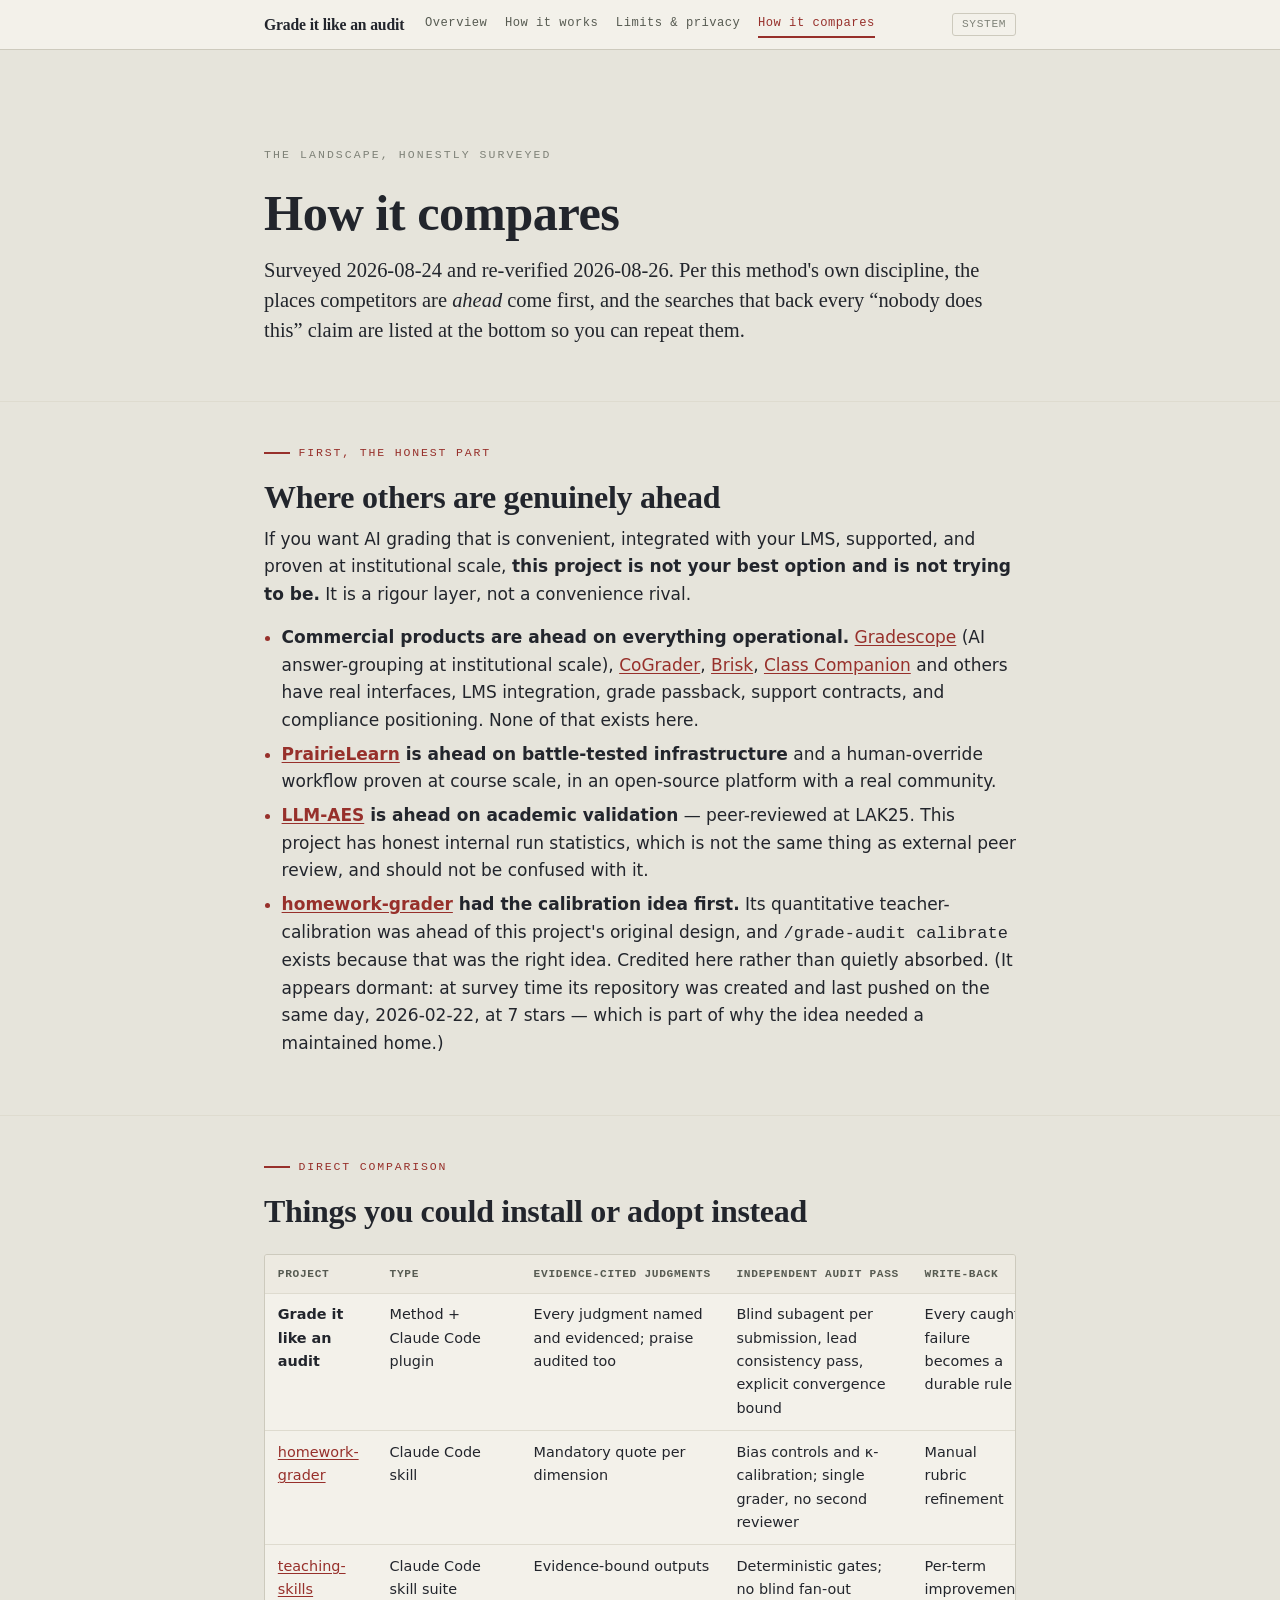
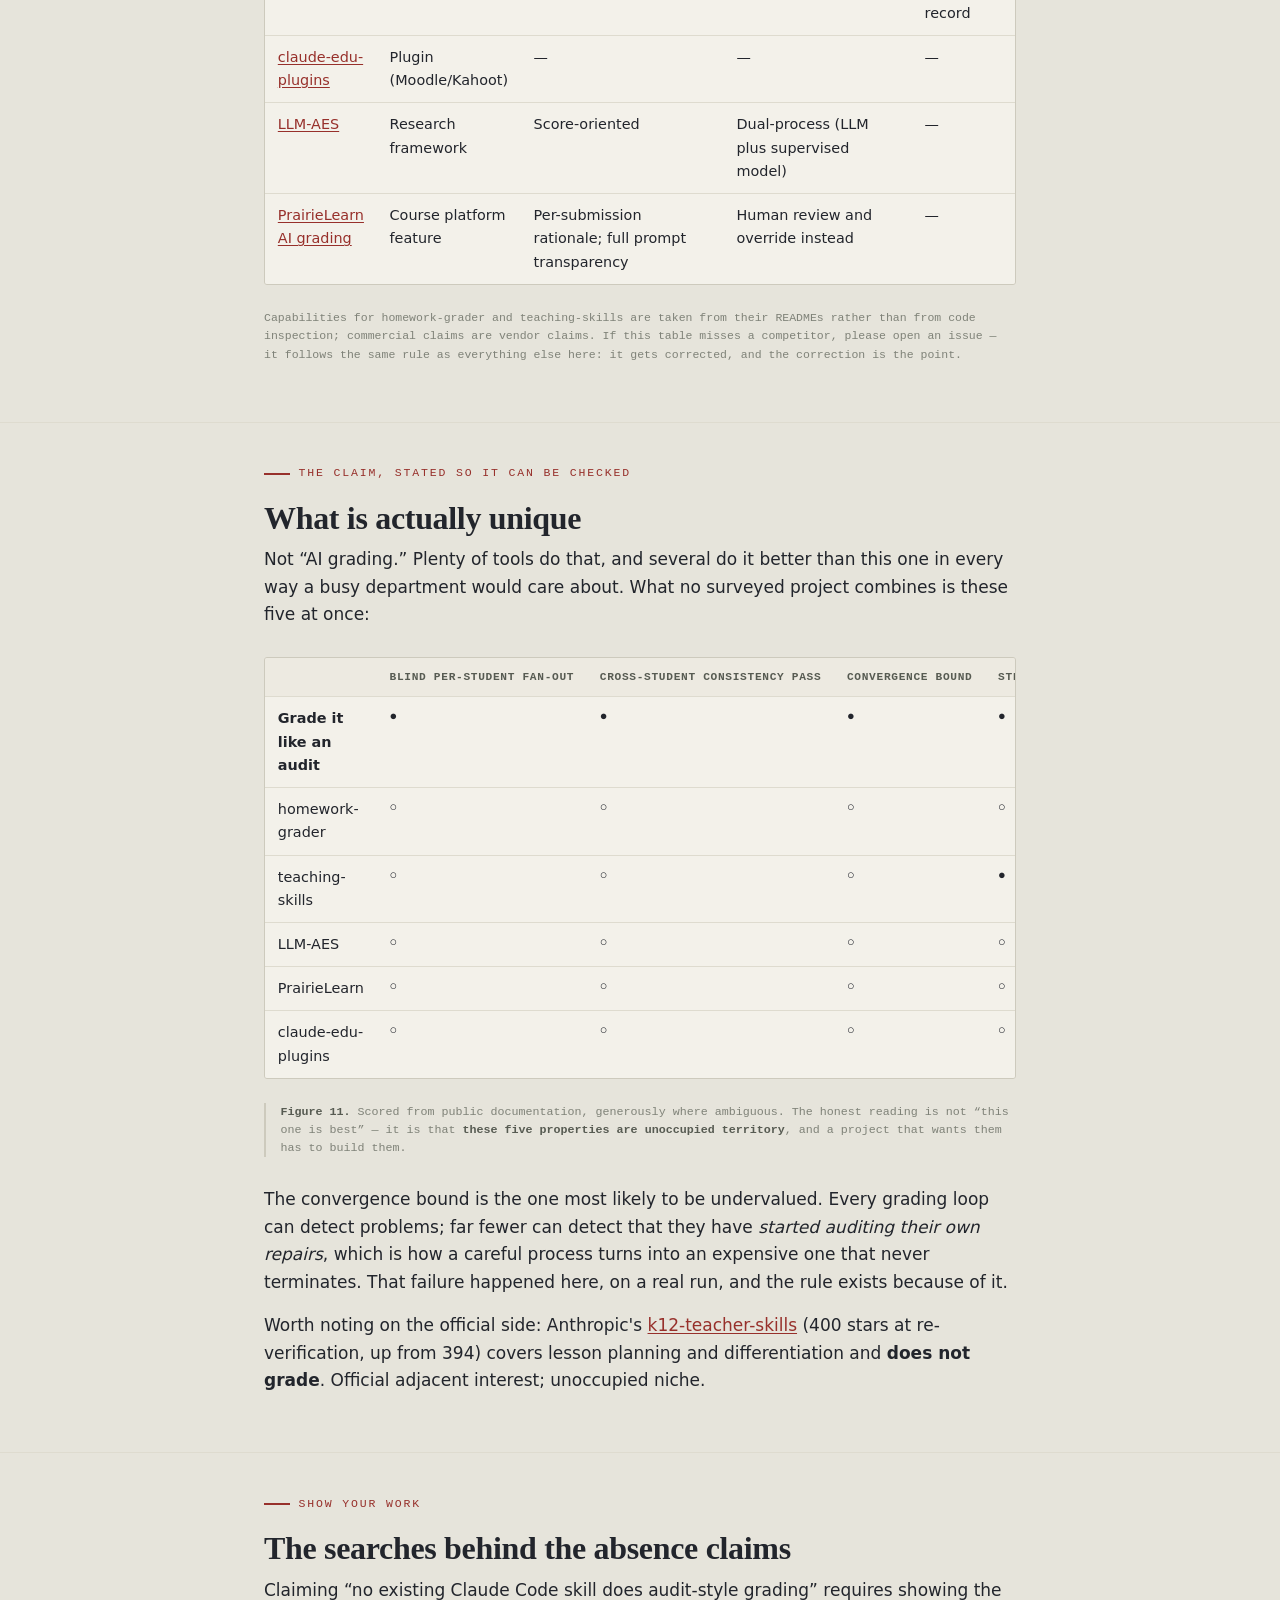
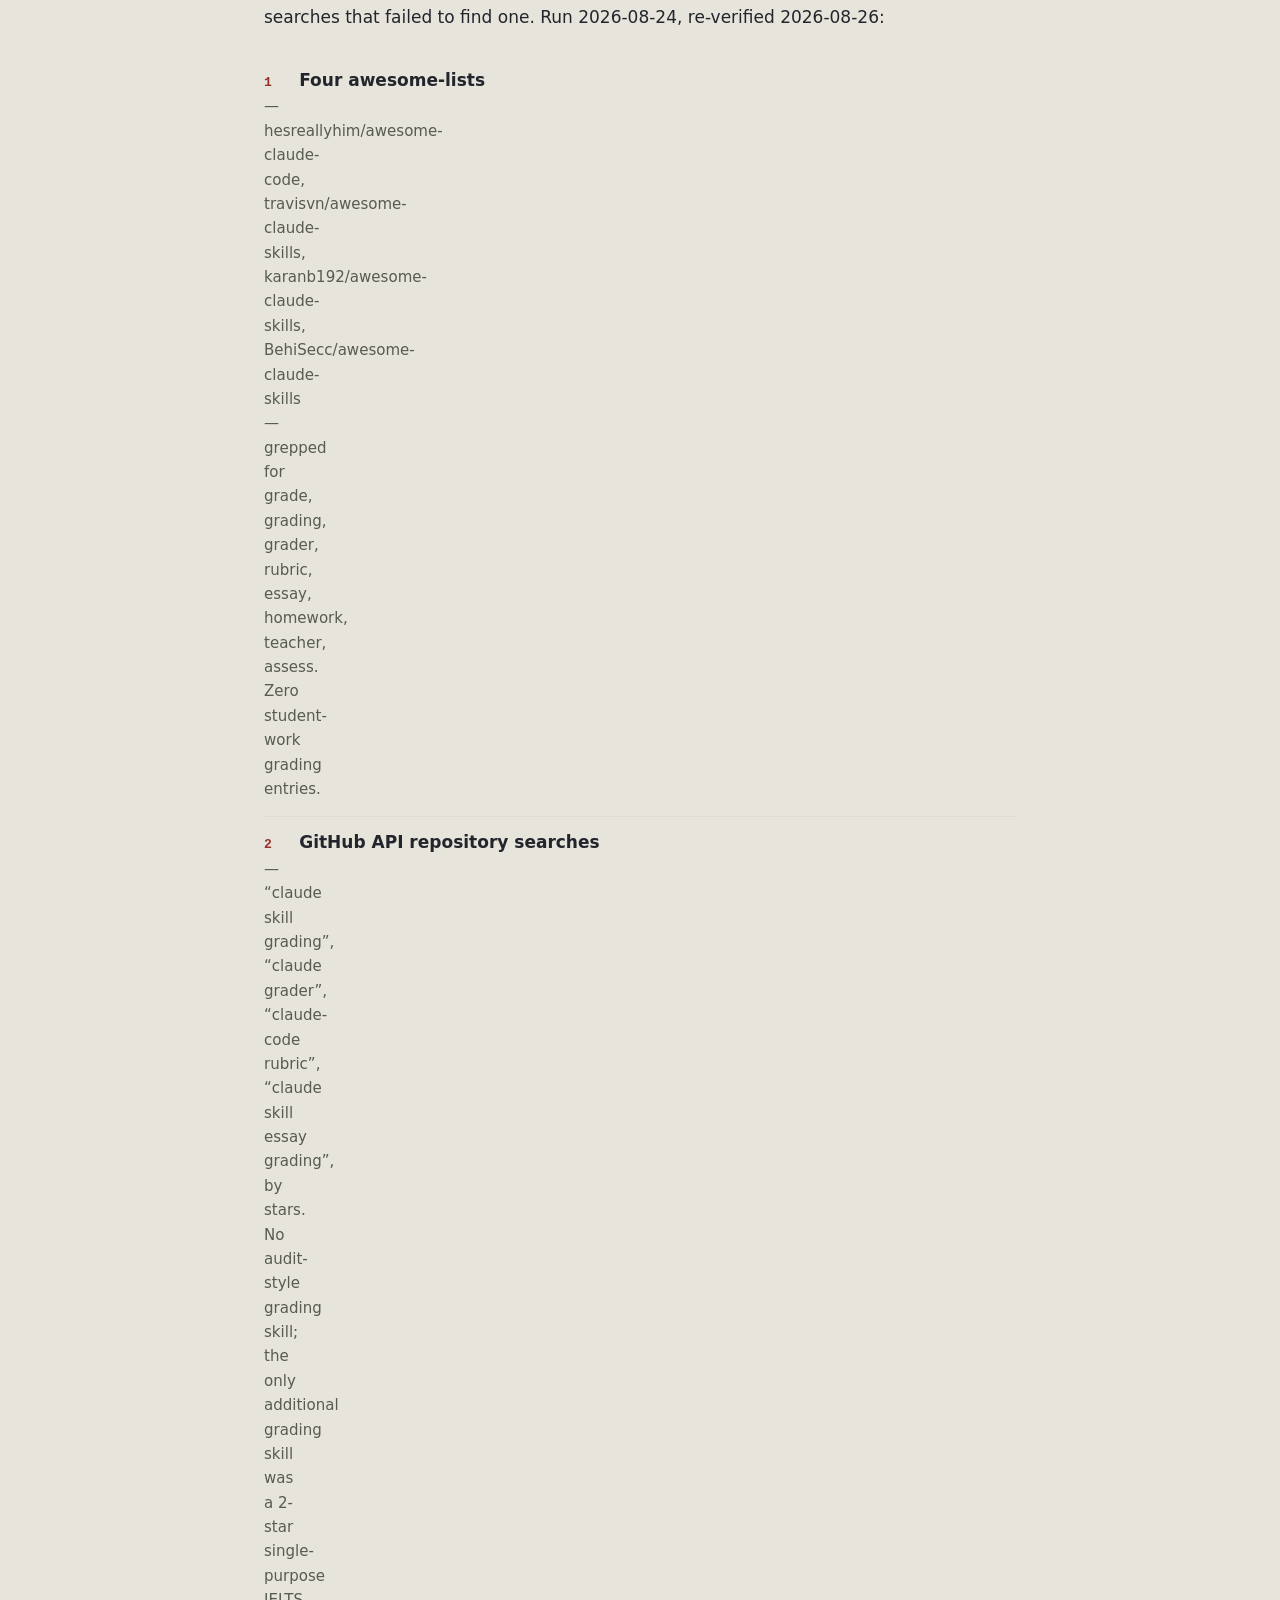
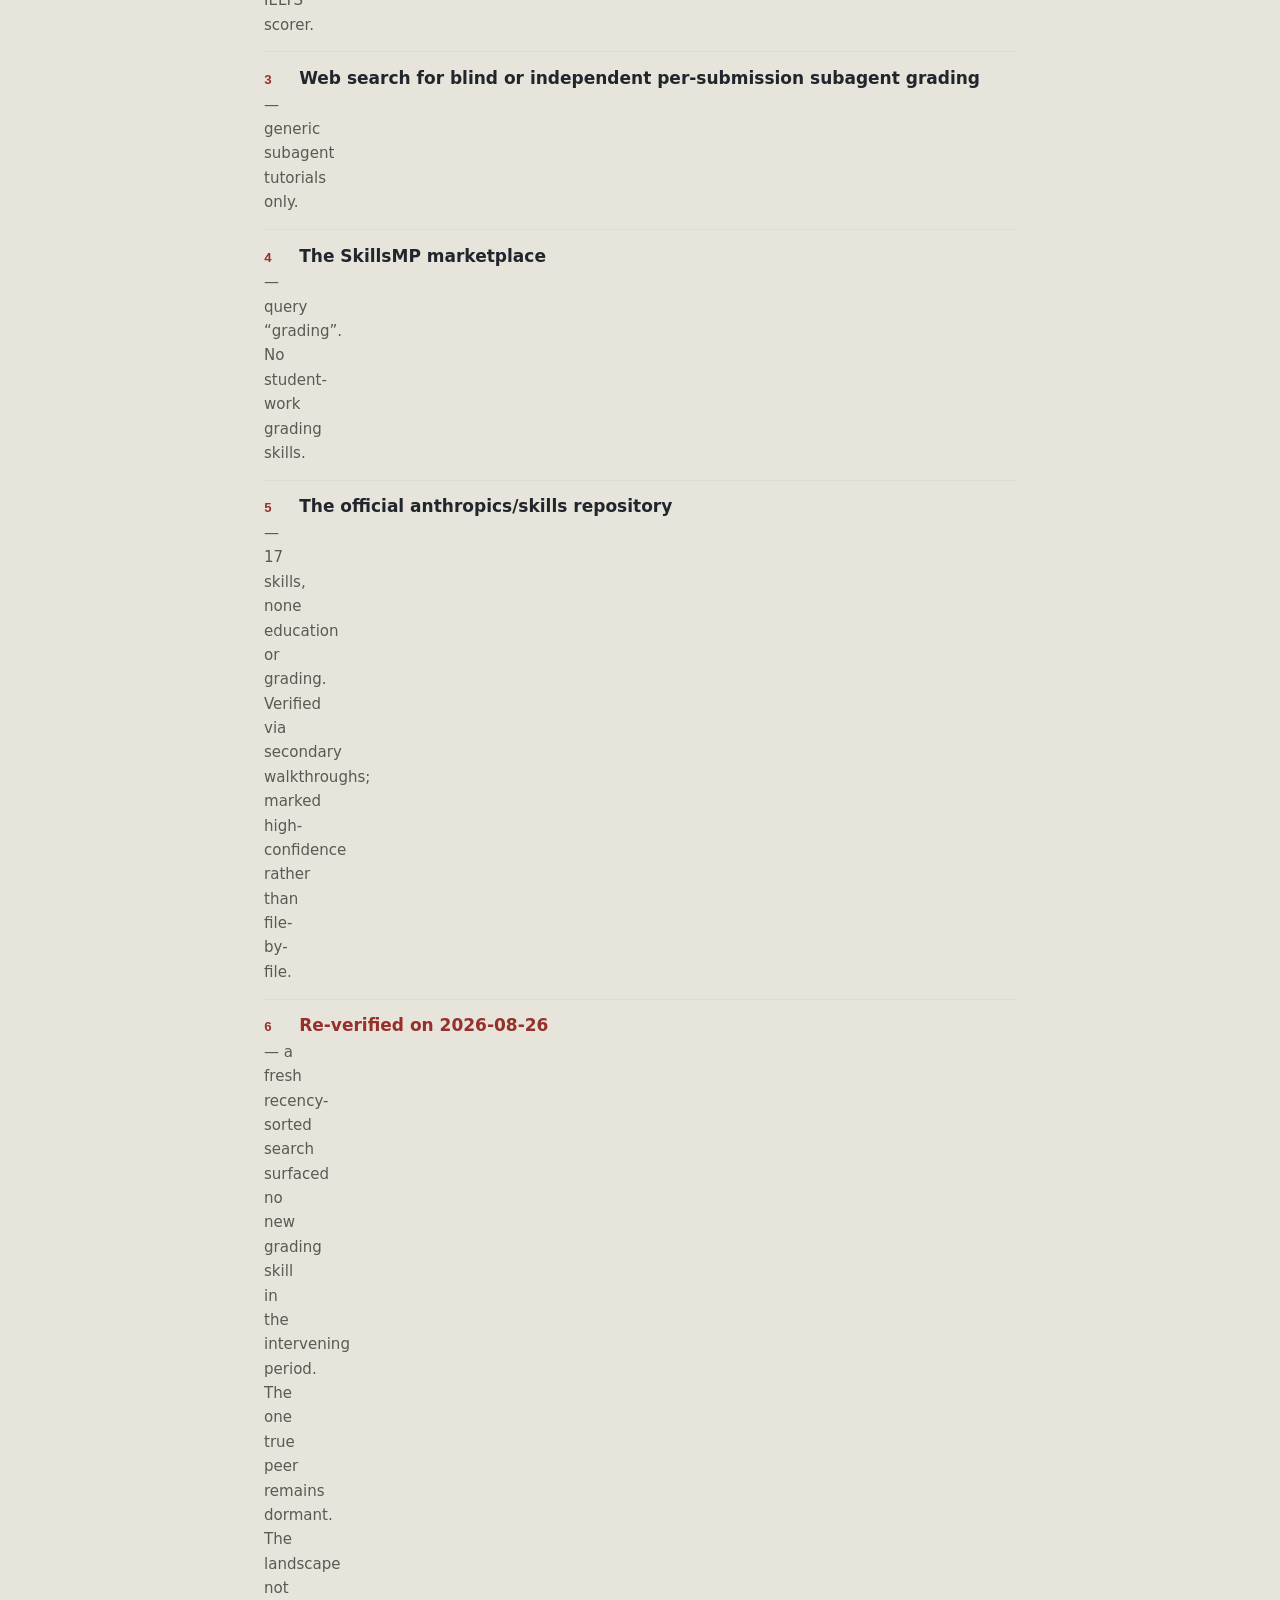
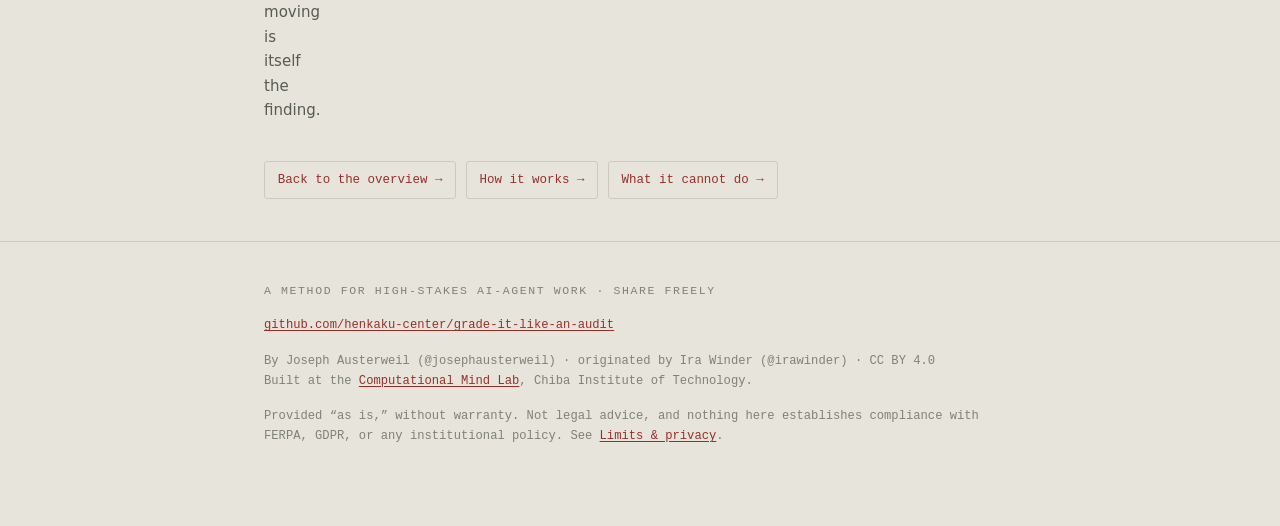
==== commit 39f1c4fa: "Site: say "student" and "submission" instead of "unit" "Unit" is a deliberate abstraction inside the" ====
--- a/docs/compare.html
+++ b/docs/compare.html
@@ -89,7 +89,7 @@
       <tbody>
         <tr><td><b>Grade it like an audit</b></td><td>Method + Claude Code plugin</td>
           <td>Every judgment named and evidenced; praise audited too</td>
-          <td>Blind subagent per unit, lead consistency pass, explicit convergence bound</td>
+          <td>Blind subagent per submission, lead consistency pass, explicit convergence bound</td>
           <td>Every caught failure becomes a durable rule</td>
           <td>Per-fix approval; one human reader outside the loop</td>
           <td>Honest run statistics, failures included</td></tr>
@@ -131,7 +131,7 @@
 
     <figure>
       <div class="tablewrap"><table>
-        <thead><tr><th>&nbsp;</th><th>Blind per-unit fan-out</th><th>Cross-unit consistency pass</th>
+        <thead><tr><th>&nbsp;</th><th>Blind per-student fan-out</th><th>Cross-student consistency pass</th>
           <th>Convergence bound</th><th>Structural write-back</th><th>Failure-inclusive stats</th>
           <th>Total</th></tr></thead>
         <tbody>
--- a/docs/assets/style.css
+++ b/docs/assets/style.css
@@ -361,3 +361,6 @@
   .ledger .lrow { grid-template-columns:3.4rem 1fr; gap:.6rem; }
   .bars .brow { grid-template-columns:2.6rem 1fr 5.2rem; }
 }
+
+/* Anchor links must not land under the sticky nav. */
+section[id], [id] { scroll-margin-top: 4.5rem; }
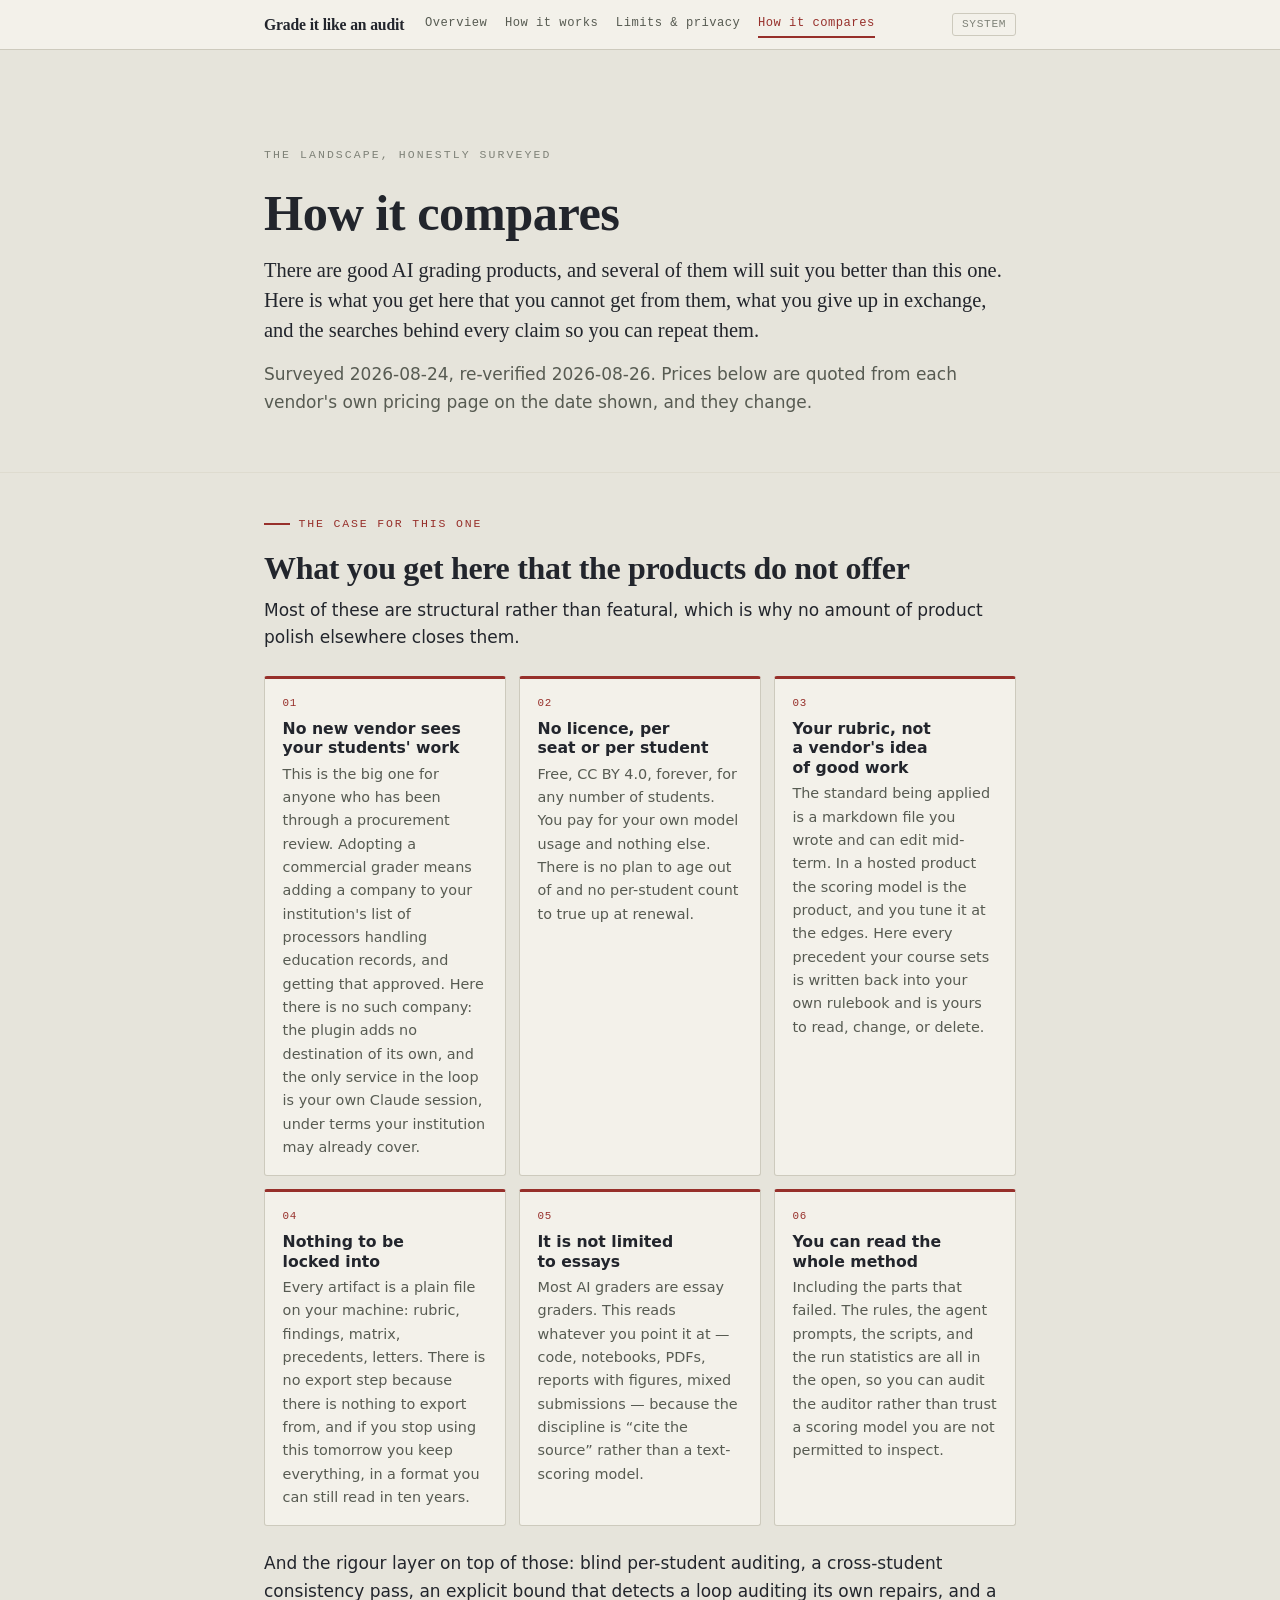
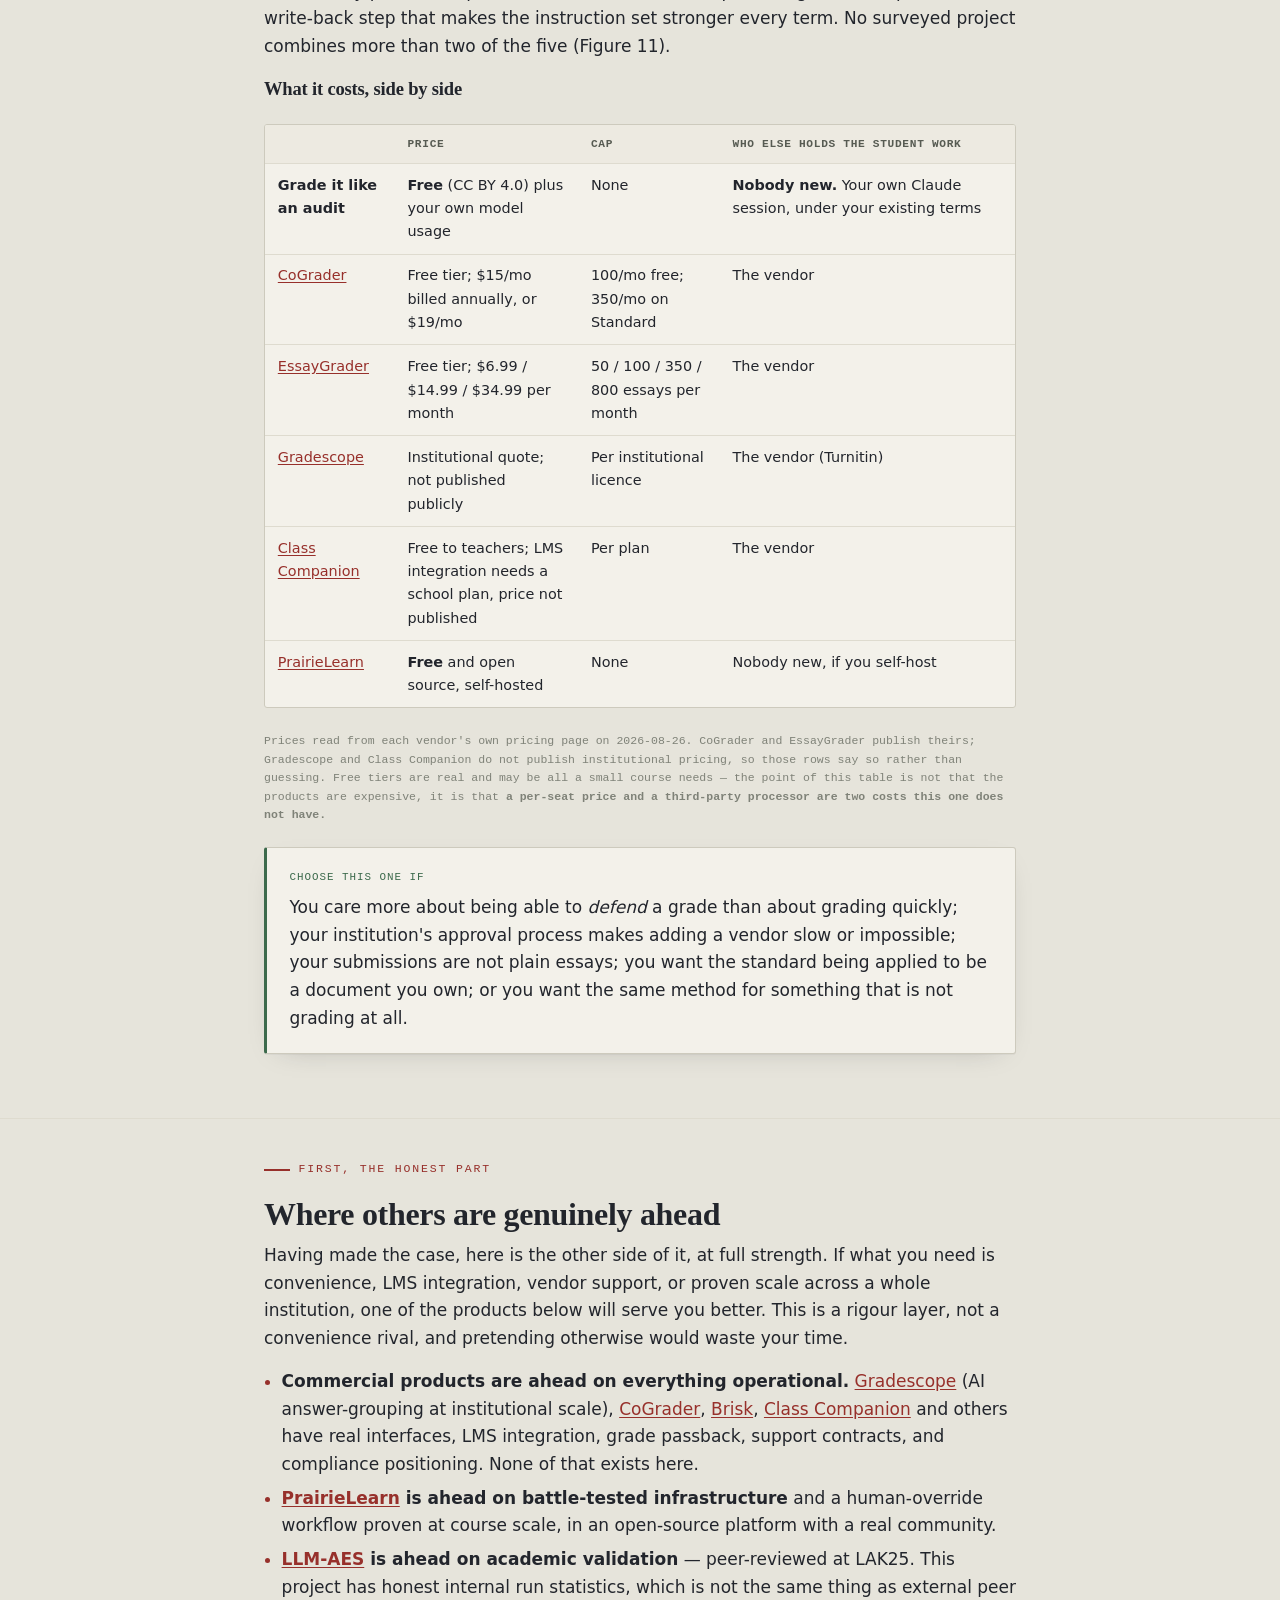
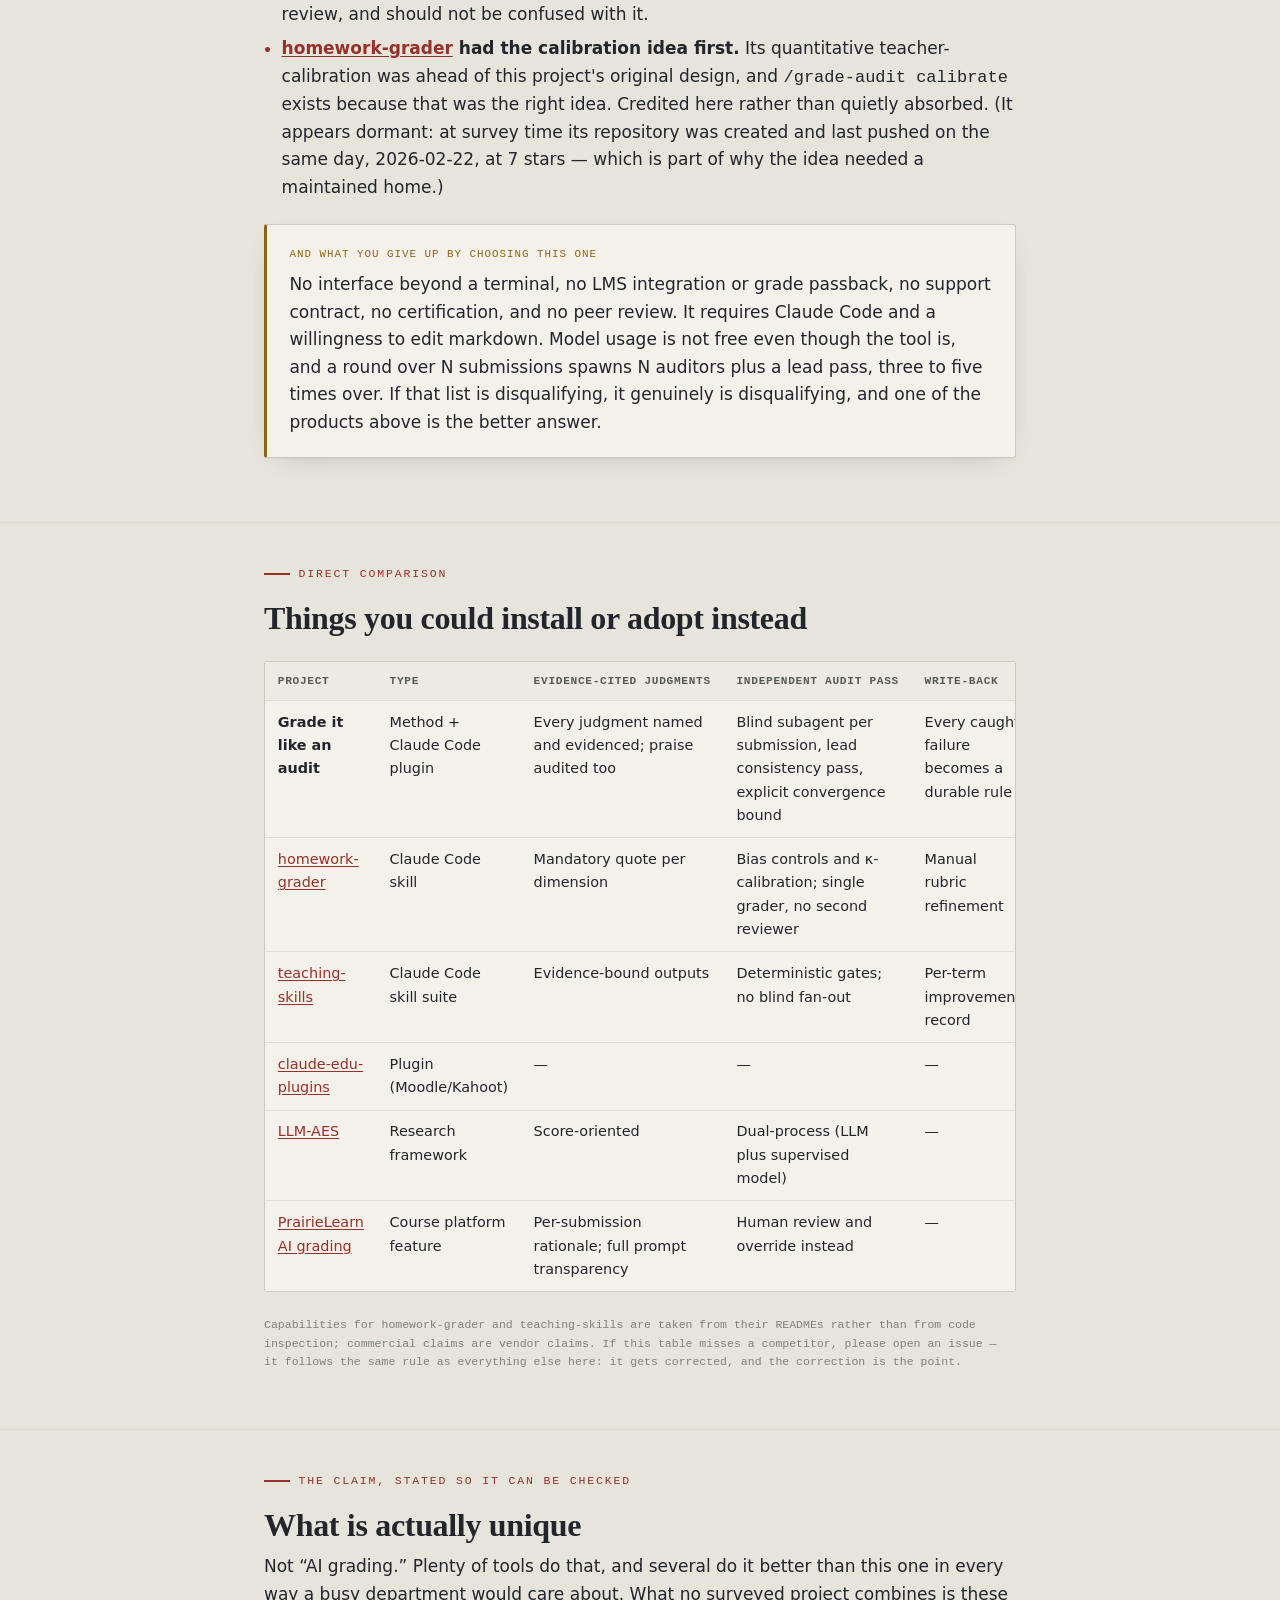
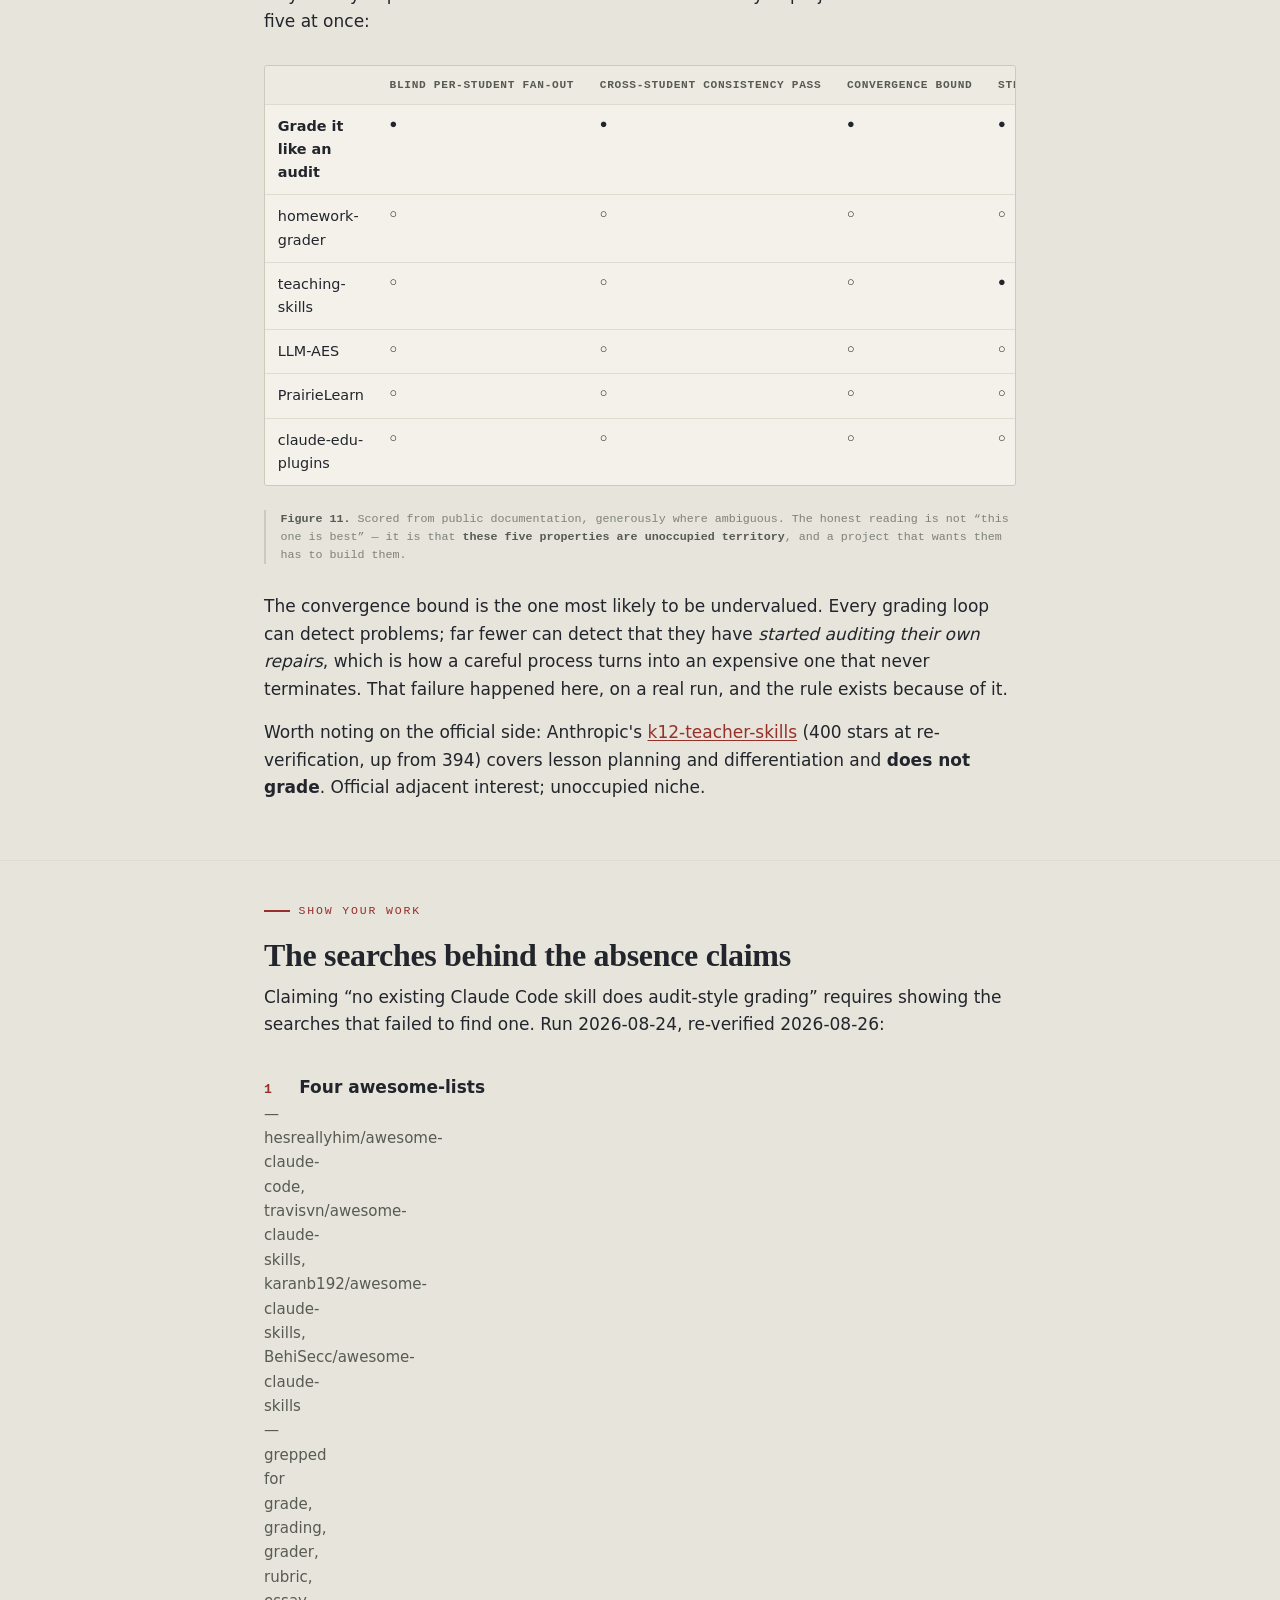
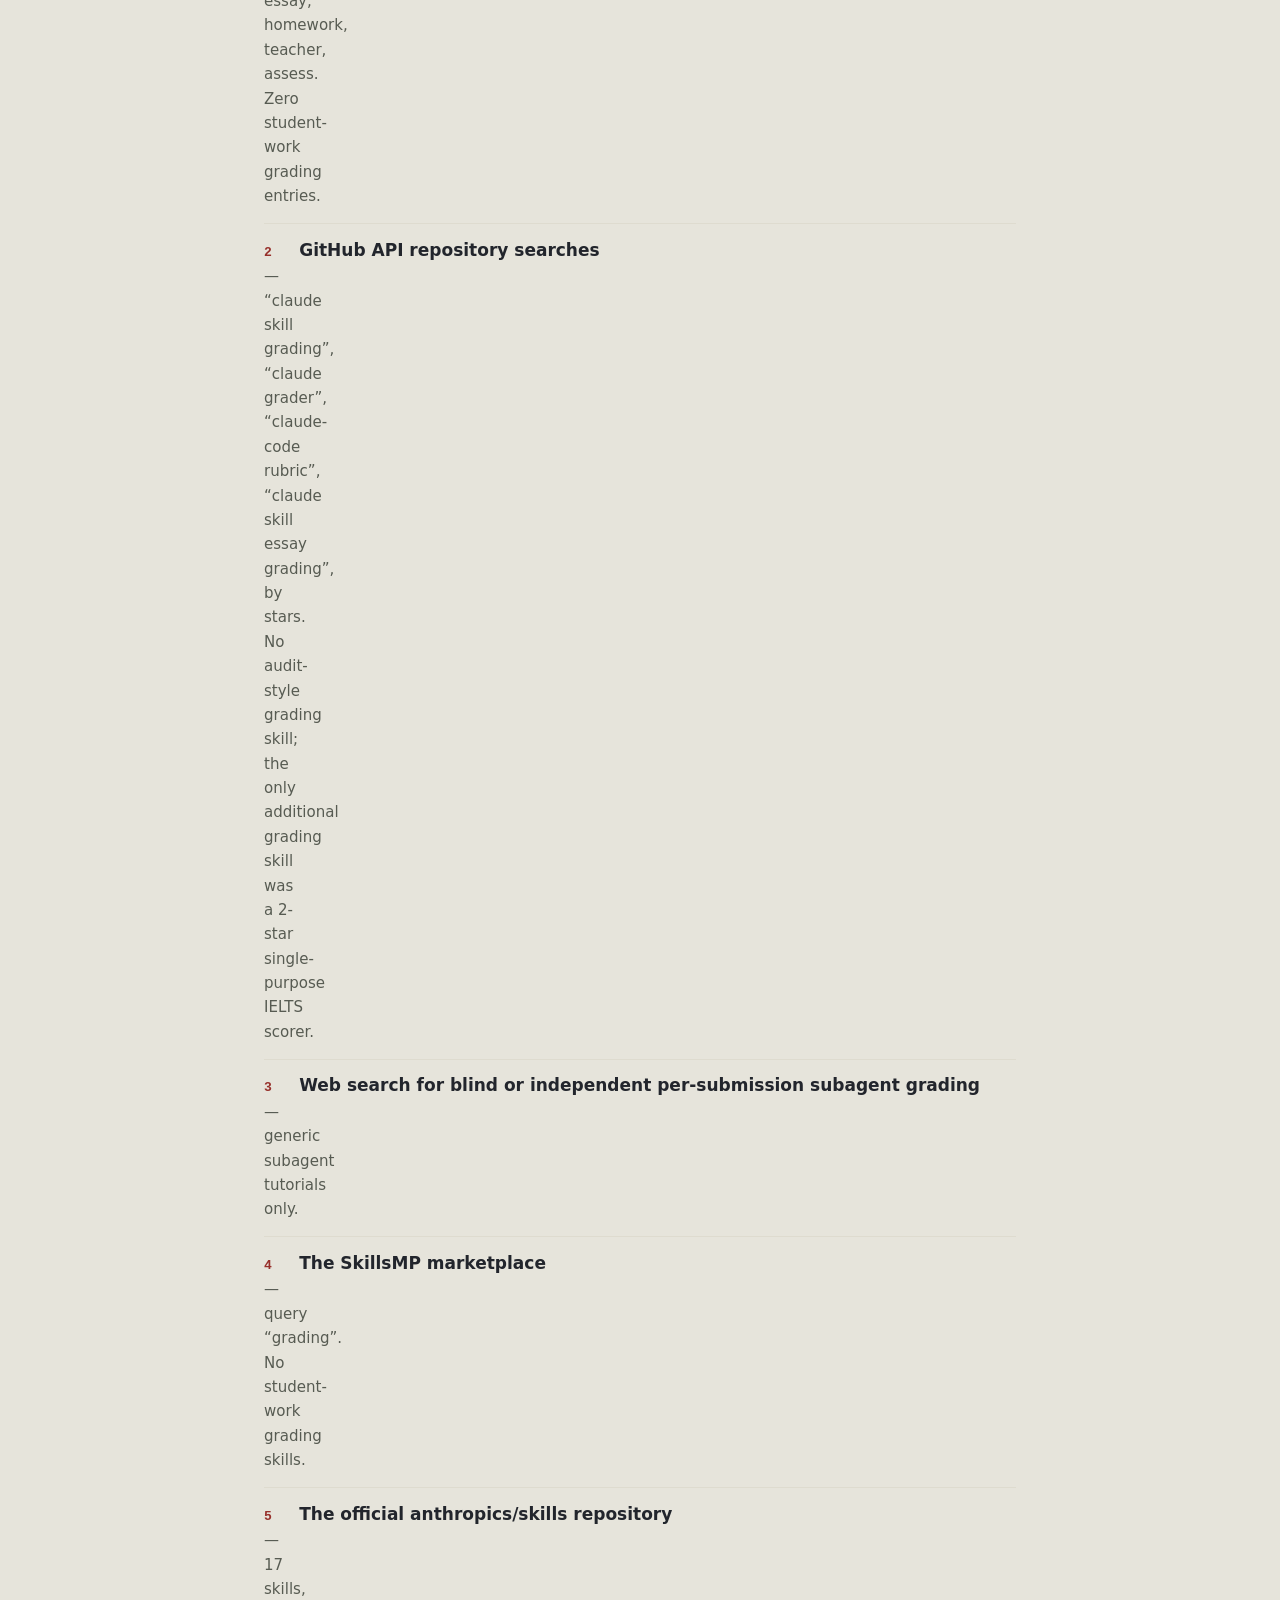
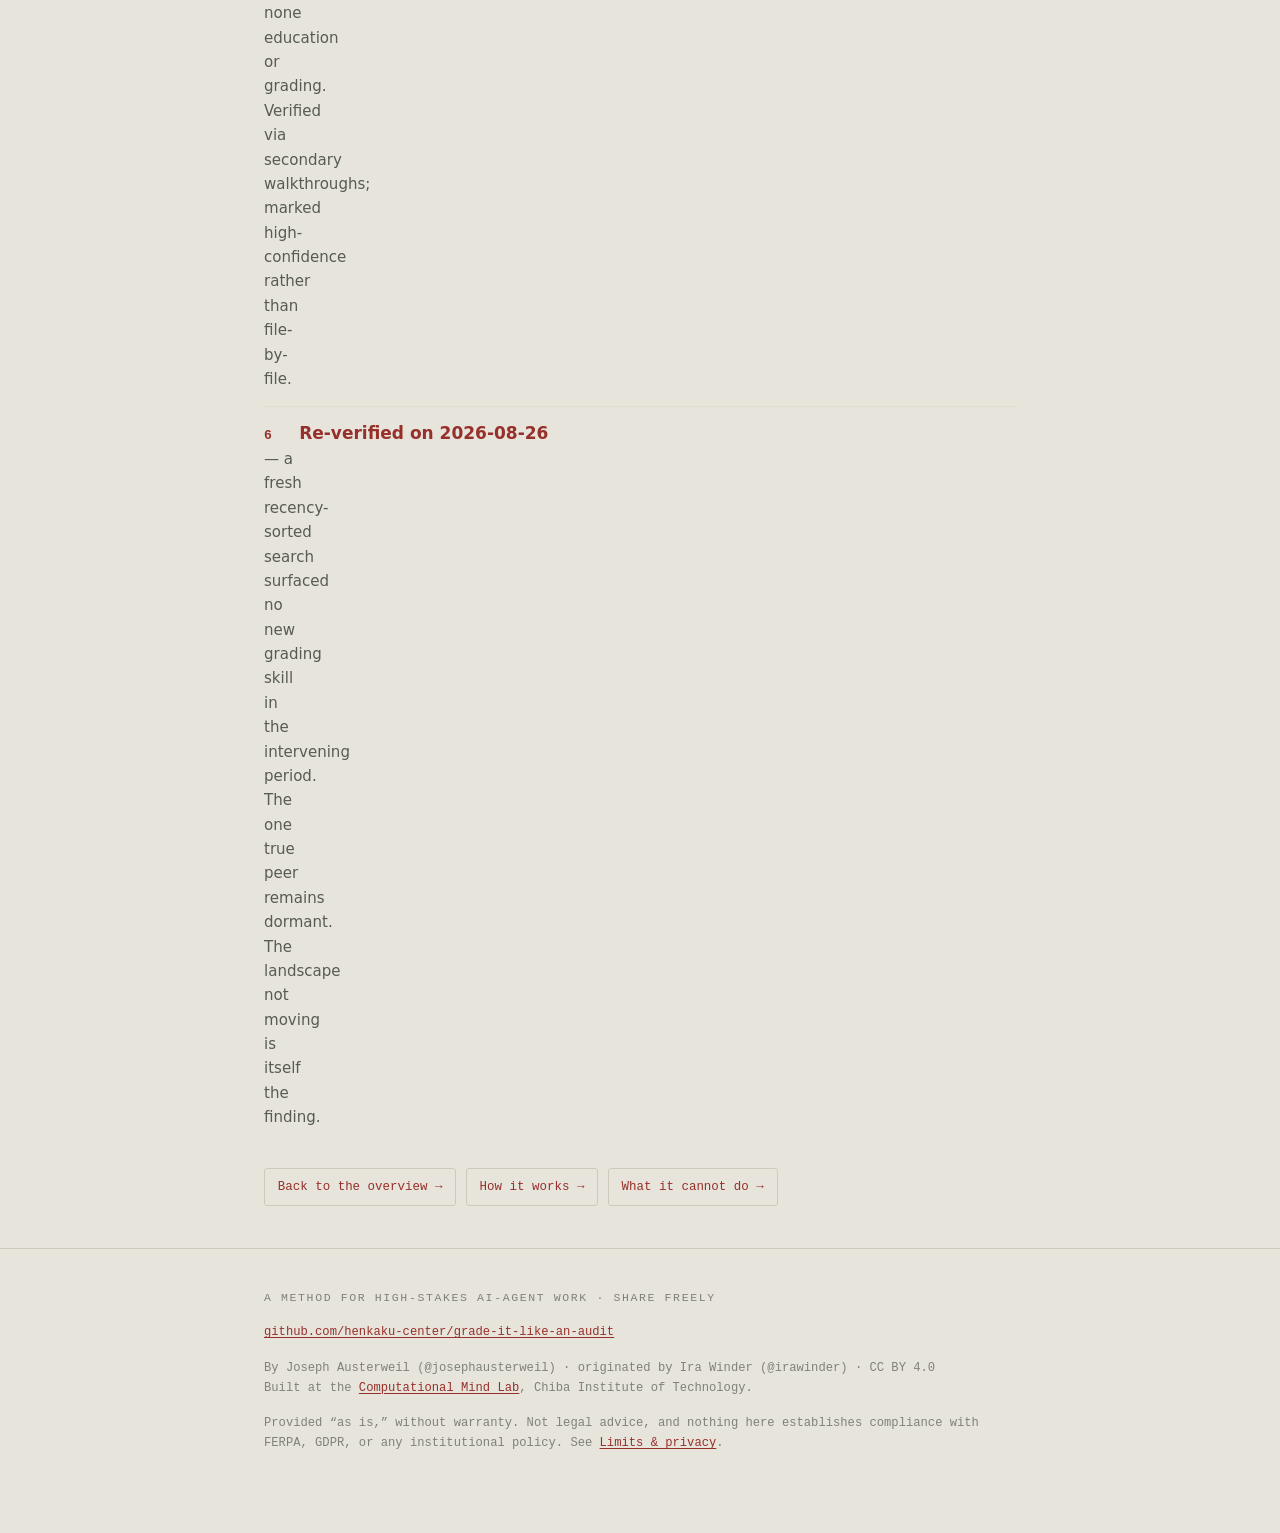
==== commit c92d92ec: "compare: lead with the case for this one, not only the case against it The page opened by conceding " ====
--- a/docs/compare.html
+++ b/docs/compare.html
@@ -37,21 +37,122 @@
   <div class="wrap">
     <p class="kicker">The landscape, honestly surveyed</p>
     <h1>How it compares</h1>
-    <p class="lead">Surveyed 2026&#8209;08&#8209;24 and re-verified 2026&#8209;08&#8209;26. Per this
-    method's own discipline, the places competitors are <em>ahead</em> come first, and the searches
-    that back every &ldquo;nobody does this&rdquo; claim are listed at the bottom so you can repeat
-    them.</p>
+    <p class="lead">There are good AI grading products, and several of them will suit you better
+    than this one. Here is what you get here that you cannot get from them, what you give up in
+    exchange, and the searches behind every claim so you can repeat them.</p>
+    <p class="subtle">Surveyed 2026&#8209;08&#8209;24, re-verified 2026&#8209;08&#8209;26. Prices
+    below are quoted from each vendor's own pricing page on the date shown, and they change.</p>
   </div>
 </header>
+
+<section id="case">
+  <div class="wrap">
+    <p class="eyebrow">The case for this one</p>
+    <h2>What you get here that the products do not offer</h2>
+
+    <p>Most of these are structural rather than featural, which is why no amount of product
+    polish elsewhere closes them.</p>
+
+    <div class="ctx-grid">
+      <div class="ctx">
+        <p class="scope">01</p><h3>No new vendor sees your students' work</h3>
+        <p>This is the big one for anyone who has been through a procurement review. Adopting a
+        commercial grader means adding a company to your institution's list of processors handling
+        education records, and getting that approved. Here there is no such company: the plugin
+        adds no destination of its own, and the only service in the loop is your own Claude
+        session, under terms your institution may already cover.</p>
+      </div>
+      <div class="ctx">
+        <p class="scope">02</p><h3>No licence, per seat or per student</h3>
+        <p>Free, CC BY 4.0, forever, for any number of students. You pay for your own model usage
+        and nothing else. There is no plan to age out of and no per-student count to true up at
+        renewal.</p>
+      </div>
+      <div class="ctx">
+        <p class="scope">03</p><h3>Your rubric, not a vendor's idea of good work</h3>
+        <p>The standard being applied is a markdown file you wrote and can edit mid-term. In a
+        hosted product the scoring model is the product, and you tune it at the edges. Here every
+        precedent your course sets is written back into your own rulebook and is yours to read,
+        change, or delete.</p>
+      </div>
+      <div class="ctx">
+        <p class="scope">04</p><h3>Nothing to be locked into</h3>
+        <p>Every artifact is a plain file on your machine: rubric, findings, matrix, precedents,
+        letters. There is no export step because there is nothing to export from, and if you stop
+        using this tomorrow you keep everything, in a format you can still read in ten years.</p>
+      </div>
+      <div class="ctx">
+        <p class="scope">05</p><h3>It is not limited to essays</h3>
+        <p>Most AI graders are essay graders. This reads whatever you point it at &mdash; code,
+        notebooks, PDFs, reports with figures, mixed submissions &mdash; because the discipline is
+        &ldquo;cite the source&rdquo; rather than a text-scoring model.</p>
+      </div>
+      <div class="ctx">
+        <p class="scope">06</p><h3>You can read the whole method</h3>
+        <p>Including the parts that failed. The rules, the agent prompts, the scripts, and the run
+        statistics are all in the open, so you can audit the auditor rather than trust a scoring
+        model you are not permitted to inspect.</p>
+      </div>
+    </div>
+
+    <p>And the rigour layer on top of those: blind per-student auditing, a cross-student
+    consistency pass, an explicit bound that detects a loop auditing its own repairs, and a
+    write-back step that makes the instruction set stronger every term. No surveyed project
+    combines more than two of the five (Figure 11).</p>
+
+    <h3>What it costs, side by side</h3>
+
+    <div class="tablewrap"><table>
+      <thead><tr><th>&nbsp;</th><th>Price</th><th>Cap</th><th>Who else holds the student work</th></tr></thead>
+      <tbody>
+        <tr><td><b>Grade it like an audit</b></td>
+          <td><b>Free</b> (CC BY 4.0) plus your own model usage</td>
+          <td class="num">None</td>
+          <td><b>Nobody new.</b> Your own Claude session, under your existing terms</td></tr>
+        <tr><td><a href="https://cograder.com/pricing/">CoGrader</a></td>
+          <td>Free tier; $15/mo billed annually, or $19/mo</td>
+          <td>100/mo free; 350/mo on Standard</td><td>The vendor</td></tr>
+        <tr><td><a href="https://www.essaygrader.ai/pricing">EssayGrader</a></td>
+          <td>Free tier; $6.99 / $14.99 / $34.99 per month</td>
+          <td>50 / 100 / 350 / 800 essays per month</td><td>The vendor</td></tr>
+        <tr><td><a href="https://guides.gradescope.com/hc/en-us/articles/24838908062093-AI-assisted-grading-and-answer-groups">Gradescope</a></td>
+          <td>Institutional quote; not published publicly</td>
+          <td>Per institutional licence</td><td>The vendor (Turnitin)</td></tr>
+        <tr><td><a href="https://www.classcompanion.com">Class Companion</a></td>
+          <td>Free to teachers; LMS integration needs a school plan, price not published</td>
+          <td>Per plan</td><td>The vendor</td></tr>
+        <tr><td><a href="https://docs.prairielearn.com/aiGrading/">PrairieLearn</a></td>
+          <td><b>Free</b> and open source, self-hosted</td>
+          <td class="num">None</td><td>Nobody new, if you self-host</td></tr>
+      </tbody>
+    </table></div>
+
+    <p class="src">Prices read from each vendor's own pricing page on 2026-08-26. CoGrader and
+    EssayGrader publish theirs; Gradescope and Class Companion do not publish institutional
+    pricing, so those rows say so rather than guessing. Free tiers are real and may be all a
+    small course needs &mdash; the point of this table is not that the products are expensive,
+    it is that <b>a per-seat price and a third-party processor are two costs this one does not
+    have.</b></p>
+
+    <div class="card good">
+      <p class="lbl">Choose this one if</p>
+      <p>You care more about being able to <em>defend</em> a grade than about grading quickly;
+      your institution's approval process makes adding a vendor slow or impossible; your
+      submissions are not plain essays; you want the standard being applied to be a document you
+      own; or you want the same method for something that is not grading at all.</p>
+    </div>
+  </div>
+</section>
 
 <section id="ahead">
   <div class="wrap">
     <p class="eyebrow">First, the honest part</p>
     <h2>Where others are genuinely ahead</h2>
 
-    <p>If you want AI grading that is convenient, integrated with your LMS, supported, and proven at
-    institutional scale, <strong>this project is not your best option and is not trying to be.</strong>
-    It is a rigour layer, not a convenience rival.</p>
+    <p>Having made the case, here is the other side of it, at full strength. If what you need is
+    convenience, LMS integration, vendor support, or proven scale across a whole institution, one
+    of the products below will serve you better. This is a rigour layer, not a convenience rival,
+    and pretending otherwise would waste your time.</p>
 
     <ul class="tight">
       <li><strong>Commercial products are ahead on everything operational.</strong>
@@ -74,6 +175,15 @@
       repository was created and last pushed on the same day, 2026&#8209;02&#8209;22, at 7 stars &mdash;
       which is part of why the idea needed a maintained home.)</li>
     </ul>
+
+    <div class="card warn">
+      <p class="lbl">And what you give up by choosing this one</p>
+      <p>No interface beyond a terminal, no LMS integration or grade passback, no support contract,
+      no certification, and no peer review. It requires Claude Code and a willingness to edit
+      markdown. Model usage is not free even though the tool is, and a round over N submissions
+      spawns N auditors plus a lead pass, three to five times over. If that list is disqualifying,
+      it genuinely is disqualifying, and one of the products above is the better answer.</p>
+    </div>
   </div>
 </section>
 
